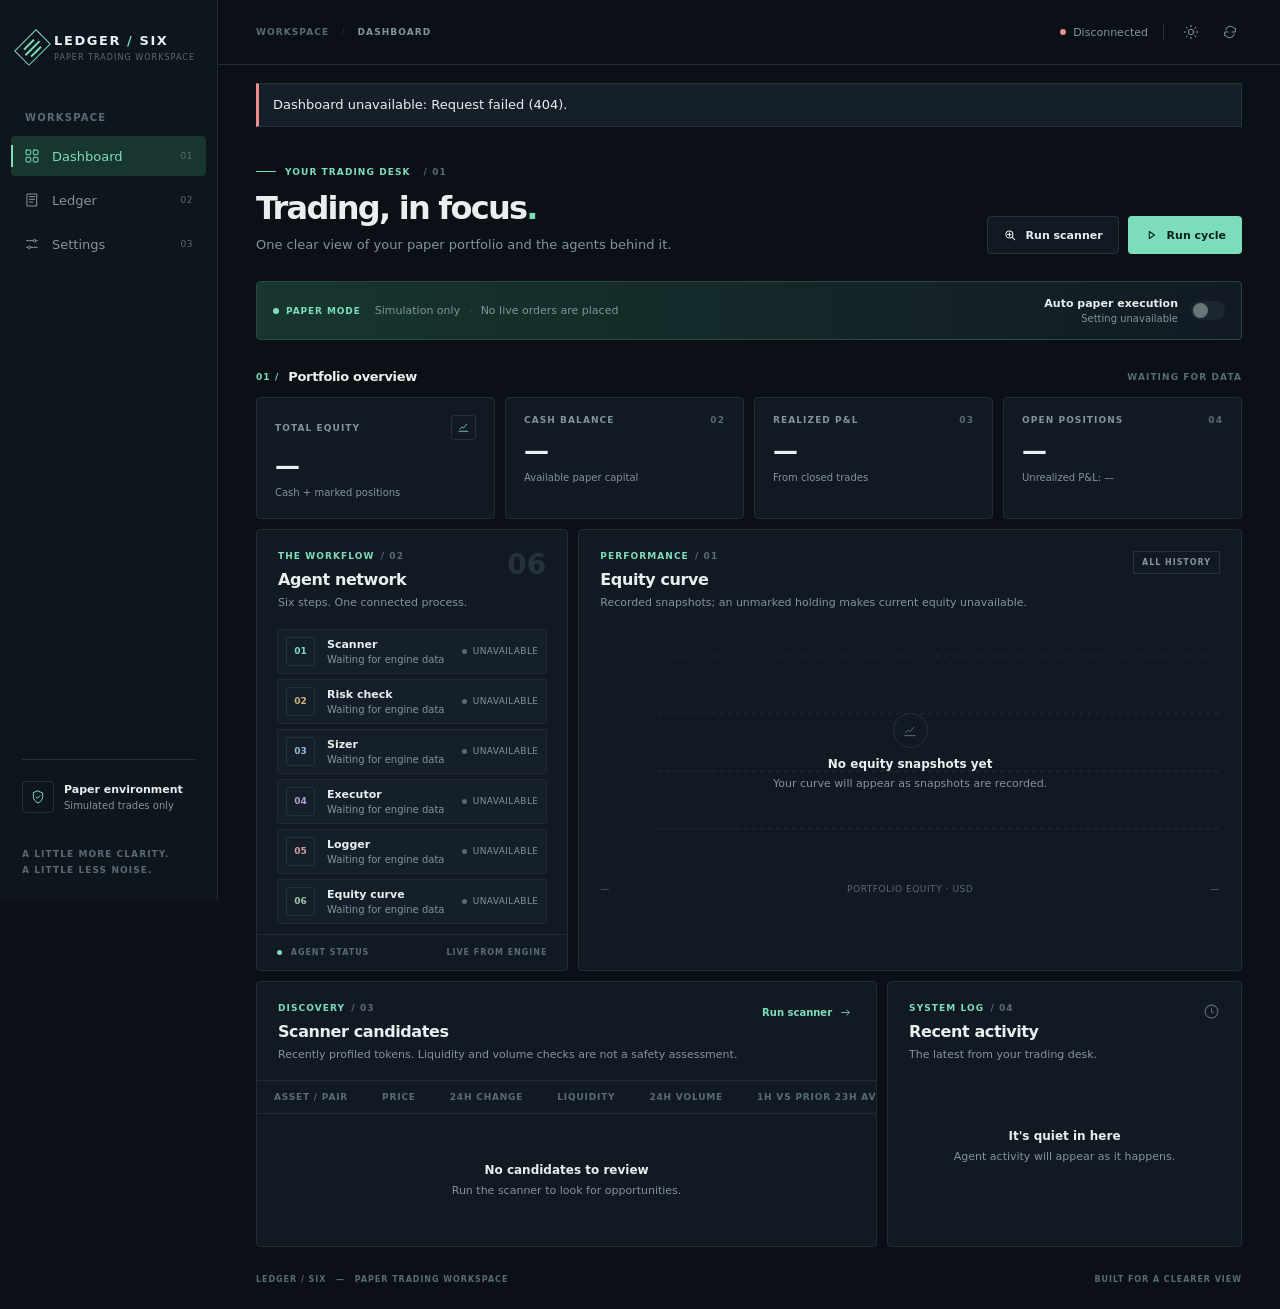
==== static/index.html @ 4bcab0ae "Improve deployment, port selection, logs, and documentation" ====
<!doctype html>
<html lang="en" data-theme="dark">
<head>
  <meta charset="utf-8">
  <meta name="viewport" content="width=device-width, initial-scale=1">
  <meta name="color-scheme" content="dark light">
  <title>Ledger / Six — Paper trading workspace</title>
  <link rel="stylesheet" href="/static/styles.css">
  <script>try{document.documentElement.dataset.theme=localStorage.getItem('ledger-six-theme')==='light'?'light':'dark'}catch(e){}</script>
  <script src="/static/app.js" defer></script>
</head>
<body>
  <svg xmlns="http://www.w3.org/2000/svg" class="svg-sprite" aria-hidden="true">
    <symbol id="i-grid" viewBox="0 0 24 24"><rect x="3" y="3" width="7" height="7" rx="1"/><rect x="14" y="3" width="7" height="7" rx="1"/><rect x="3" y="14" width="7" height="7" rx="1"/><rect x="14" y="14" width="7" height="7" rx="1"/></symbol>
    <symbol id="i-ledger" viewBox="0 0 24 24"><path d="M5 3h14v18H5zM8 7h8M8 11h8M8 15h5"/></symbol>
    <symbol id="i-settings" viewBox="0 0 24 24"><path d="M4 7h10M18 7h2M4 17h2M10 17h10"/><circle cx="16" cy="7" r="2"/><circle cx="8" cy="17" r="2"/></symbol>
    <symbol id="i-scan" viewBox="0 0 24 24"><circle cx="11" cy="11" r="6"/><path d="m16 16 4 4M11 8v6M8 11h6"/></symbol>
    <symbol id="i-play" viewBox="0 0 24 24"><path d="m9 6 9 6-9 6z"/></symbol>
    <symbol id="i-arrow" viewBox="0 0 24 24"><path d="M5 12h14M14 7l5 5-5 5"/></symbol>
    <symbol id="i-refresh" viewBox="0 0 24 24"><path d="M20 7v5h-5M4 17v-5h5M5.7 9A7 7 0 0 1 18 6l2 1M4 17l2 1a7 7 0 0 0 12.3-3"/></symbol>
    <symbol id="i-moon" viewBox="0 0 24 24"><path d="M20 15.5A8.5 8.5 0 0 1 8.5 4 8.5 8.5 0 1 0 20 15.5Z"/></symbol>
    <symbol id="i-sun" viewBox="0 0 24 24"><circle cx="12" cy="12" r="4"/><path d="M12 2v2M12 20v2M2 12h2M20 12h2M4.9 4.9l1.4 1.4m11.4 11.4 1.4 1.4M19.1 4.9l-1.4 1.4M6.3 17.7l-1.4 1.4"/></symbol>
    <symbol id="i-shield" viewBox="0 0 24 24"><path d="m12 3 7 3v5c0 5-3 8-7 10-4-2-7-5-7-10V6zM9 12l2 2 4-4"/></symbol>
    <symbol id="i-chart" viewBox="0 0 24 24"><path d="M4 19h16M5 15l4-4 3 2 6-7"/></symbol>
    <symbol id="i-clock" viewBox="0 0 24 24"><circle cx="12" cy="12" r="9"/><path d="M12 7v5l3 2"/></symbol>
  </svg>
  <div class="app-shell">
    <aside class="sidebar">
      <div class="brand"><div class="brand-mark" aria-hidden="true"><span></span><span></span><span></span></div><div><div class="brand-name">LEDGER <span>/</span> SIX</div><div class="brand-sub">PAPER TRADING WORKSPACE</div></div></div>
      <div class="side-label">WORKSPACE</div>
      <nav class="nav" aria-label="Main navigation">
        <button class="nav-link active" data-page="dashboard" aria-current="page"><svg><use href="#i-grid"/></svg><span>Dashboard</span><span class="nav-index">01</span></button>
        <button class="nav-link" data-page="ledger"><svg><use href="#i-ledger"/></svg><span>Ledger</span><span class="nav-index">02</span></button>
        <button class="nav-link" data-page="settings"><svg><use href="#i-settings"/></svg><span>Settings</span><span class="nav-index">03</span></button>
      </nav>
      <div class="sidebar-bottom"><div class="side-rule"></div><div class="side-mode"><span class="mode-icon"><svg><use href="#i-shield"/></svg></span><div><strong>Paper environment</strong><small>Simulated trades only</small></div></div><div class="side-foot">A LITTLE MORE CLARITY.<br>A LITTLE LESS NOISE.</div></div>
    </aside>
    <div class="main-shell">
      <header class="topbar"><div class="breadcrumb"><span>WORKSPACE</span><span class="slash">/</span><strong id="breadcrumb-page">DASHBOARD</strong></div><div class="top-actions"><span class="connection" id="connection"><span class="connection-dot"></span><span id="connection-text">Connecting</span></span><span class="top-divider"></span><button class="icon-button" id="theme-toggle" type="button" aria-label="Switch to light mode" title="Switch theme"><svg class="moon-icon"><use href="#i-moon"/></svg><svg class="sun-icon"><use href="#i-sun"/></svg></button><button class="icon-button" id="refresh-button" type="button" aria-label="Refresh data" title="Refresh data"><svg><use href="#i-refresh"/></svg></button></div></header>
      <main>
        <div id="notice" class="notice" role="status" aria-live="polite" hidden></div>
        <section class="page" id="page-dashboard" aria-labelledby="dashboard-title">
          <div class="page-heading"><div><div class="eyebrow"><span class="eyebrow-line"></span> YOUR TRADING DESK <span class="eyebrow-number">/ 01</span></div><h1 id="dashboard-title">Trading, in focus<span class="accent-dot">.</span></h1><p>One clear view of your paper portfolio and the agents behind it.</p></div><div class="heading-actions"><button class="button button-secondary" type="button" data-action="scan"><svg><use href="#i-scan"/></svg>Run scanner</button><button class="button button-primary" type="button" data-action="cycle"><svg><use href="#i-play"/></svg>Run cycle</button></div></div>
          <div class="mode-bar"><div class="mode-left"><span class="paper-badge"><span></span>PAPER MODE</span><span class="mode-copy">Simulation only <span>·</span> No live orders are placed</span></div><div class="auto-control"><div><strong>Auto paper execution</strong><small id="auto-description">Loading setting</small></div><button type="button" class="switch" id="auto-toggle" role="switch" aria-checked="false" aria-label="Automatic paper execution" disabled><span></span></button></div></div>
          <div class="section-heading metrics-heading"><div><span class="section-index">01 /</span><h2>Portfolio overview</h2></div><span class="section-meta" id="last-updated">WAITING FOR DATA</span></div>
          <div class="metrics-grid">
            <article class="metric-card"><div class="metric-top"><span>TOTAL EQUITY</span><span class="metric-icon"><svg><use href="#i-chart"/></svg></span></div><div class="metric-value" id="metric-equity">—</div><div class="metric-caption">Cash + marked positions</div></article>
            <article class="metric-card"><div class="metric-top"><span>CASH BALANCE</span><span class="metric-number">02</span></div><div class="metric-value" id="metric-cash">—</div><div class="metric-caption">Available paper capital</div></article>
            <article class="metric-card"><div class="metric-top"><span>REALIZED P&amp;L</span><span class="metric-number">03</span></div><div class="metric-value" id="metric-realized">—</div><div class="metric-caption">From closed trades</div></article>
            <article class="metric-card"><div class="metric-top"><span>OPEN POSITIONS</span><span class="metric-number">04</span></div><div class="metric-value" id="metric-positions">—</div><div class="metric-caption" id="metric-unrealized">Unrealized P&amp;L: —</div></article>
          </div>
          <div class="dashboard-grid">
            <section class="panel chart-panel"><div class="panel-head"><div><div class="kicker">PERFORMANCE <span>/ 01</span></div><h2>Equity curve</h2><p>Recorded snapshots; an unmarked holding makes current equity unavailable.</p></div><span class="subtle-tag">ALL HISTORY</span></div><div class="chart-wrap"><svg id="equity-chart" viewBox="0 0 700 250" preserveAspectRatio="none" role="img" aria-label="Equity curve has no snapshots yet"></svg><div class="chart-empty" id="chart-empty"><span class="empty-icon"><svg><use href="#i-chart"/></svg></span><strong>No equity snapshots yet</strong><span>Your curve will appear as snapshots are recorded.</span></div></div><div class="chart-footer"><span id="chart-start">—</span><span>PORTFOLIO EQUITY · USD</span><span id="chart-end">—</span></div></section>
            <section class="panel agents-panel"><div class="panel-head"><div><div class="kicker">THE WORKFLOW <span>/ 02</span></div><h2>Agent network</h2><p>Six steps. One connected process.</p></div><span class="agent-count">06</span></div><div id="agents-list" class="agents-list"></div><div class="panel-foot"><span><i class="tiny-dot"></i> AGENT STATUS</span><span>LIVE FROM ENGINE</span></div></section>
          </div>
          <div class="bottom-grid">
            <section class="panel candidates-panel"><div class="panel-head"><div><div class="kicker">DISCOVERY <span>/ 03</span></div><h2>Scanner candidates</h2><p>Recently profiled tokens. Liquidity and volume checks are not a safety assessment.</p></div><button class="text-button" type="button" data-action="scan">Run scanner <svg><use href="#i-arrow"/></svg></button></div><div class="table-wrap"><table><thead><tr><th>ASSET / PAIR</th><th>PRICE</th><th>24H CHANGE</th><th>LIQUIDITY</th><th>24H VOLUME</th><th>1H VS PRIOR 23H AVG</th><th>RISK</th></tr></thead><tbody id="candidates-body"></tbody></table></div><div id="candidates-empty" class="empty-state"><strong>No candidates to review</strong><span>Run the scanner to look for opportunities.</span></div></section>
            <section class="panel activity-panel"><div class="panel-head"><div><div class="kicker">SYSTEM LOG <span>/ 04</span></div><h2>Recent activity</h2><p>The latest from your trading desk.</p></div><svg class="heading-icon"><use href="#i-clock"/></svg></div><div id="activity-list" class="activity-list"></div><div id="activity-empty" class="empty-state"><strong>It's quiet in here</strong><span>Agent activity will appear as it happens.</span></div></section>
          </div>
          <div class="page-footer"><span>LEDGER / SIX <span class="footer-divider">—</span> PAPER TRADING WORKSPACE</span><span>BUILT FOR A CLEARER VIEW</span></div>
        </section>
        <section class="page" id="page-ledger" aria-labelledby="ledger-title" hidden>
          <div class="page-heading"><div><div class="eyebrow"><span class="eyebrow-line"></span> PORTFOLIO RECORD <span class="eyebrow-number">/ 02</span></div><h1 id="ledger-title">The ledger<span class="accent-dot">.</span></h1><p>Track positions, record paper trades, and maintain your marks.</p></div><span class="paper-badge heading-badge"><span></span>PAPER MODE</span></div>
          <div class="info-strip"><svg><use href="#i-shield"/></svg><span>Manual buys are unmarked until you enter a mark. Equity is unavailable while any position is unmarked. Marks may be stale and are not guaranteed live quotes.</span></div>
          <div class="ledger-layout"><div class="ledger-main"><section class="panel"><div class="panel-head"><div><div class="kicker">YOUR PORTFOLIO <span>/ 01</span></div><h2>Open holdings</h2><p>Update a mark price to reflect your latest quote.</p></div></div><div class="table-wrap"><table><thead><tr><th>ASSET</th><th>QUANTITY</th><th>ENTRY</th><th>MARK</th><th>UNREALIZED</th><th>UPDATE MARK</th></tr></thead><tbody id="positions-body"></tbody></table></div><div id="positions-empty" class="empty-state"><strong>No open positions</strong><span>Paper positions will appear here when you place a trade.</span></div></section>
          <section class="panel"><div class="panel-head"><div><div class="kicker">TRANSACTION HISTORY <span>/ 02</span></div><h2>Trade ledger</h2><p>A record of your simulated executions.</p></div></div><div class="table-wrap"><table><thead><tr><th>TIME</th><th>ASSET</th><th>SIDE</th><th>QTY</th><th>QUOTE / FILL</th><th>FEE</th><th>REALIZED</th><th>REASON</th></tr></thead><tbody id="trades-body"></tbody></table></div><div id="trades-empty" class="empty-state"><strong>No trades recorded</strong><span>Your paper trade history will be recorded here.</span></div></section></div>
          <section class="panel trade-panel"><div class="panel-head"><div><div class="kicker">MANUAL ORDER <span>/ 03</span></div><h2>Place a paper trade</h2><p>Use your own quote and document the decision.</p></div></div><form id="trade-form" class="form-stack"><label>Symbol<input name="symbol" placeholder="e.g. AAPL" required autocomplete="off"></label><div class="form-row"><label>Asset type<select name="asset_type"><option value="stock">Stock</option><option value="crypto">Crypto</option></select></label><label>Side<select name="side"><option value="BUY">Buy</option><option value="SELL">Sell</option></select></label></div><div class="form-row"><label>Quantity<input name="quantity" type="number" min="0.000000000000000001" step="any" placeholder="0.00" required></label><label>Quote price <span class="label-unit">USD</span><input name="price" type="number" min="0.000000000000000001" step="any" placeholder="0.00" required></label></div><label>Reason<textarea name="reason" rows="3" placeholder="Why are you placing this trade?" required></textarea></label><p class="form-note">The supplied quote is used for a simulated fill; fees and slippage may apply.</p><button class="button button-primary button-full" type="submit">Submit paper trade <svg><use href="#i-arrow"/></svg></button></form></section></div>
          <div class="page-footer"><span>LEDGER / SIX <span class="footer-divider">—</span> PAPER TRADING WORKSPACE</span><span>SIMULATED EXECUTION ONLY</span></div>
        </section>
        <section class="page" id="page-settings" aria-labelledby="settings-title" hidden>
          <div class="page-heading"><div><div class="eyebrow"><span class="eyebrow-line"></span> CONTROL CENTER <span class="eyebrow-number">/ 03</span></div><h1 id="settings-title">Make it yours<span class="accent-dot">.</span></h1><p>Set your guardrails and configure your analysis provider.</p></div></div>
          <div class="settings-layout"><section class="panel settings-panel"><div class="panel-head"><div><div class="kicker">TRADING PARAMETERS <span>/ 01</span></div><h2>Risk &amp; execution</h2><p>Define how your paper trading system operates.</p></div><svg class="heading-icon"><use href="#i-shield"/></svg></div><form id="settings-form" class="settings-form"><div class="form-grid"><label>Starting balance <span class="label-unit">USD</span><input name="starting_balance" type="number" min="0" step="any" required></label><label>Risk per trade <span class="label-unit">%</span><input name="risk_percent" type="number" min="0" step="any" required></label><label>Max position size <span class="label-unit">%</span><input name="max_position_percent" type="number" min="0" step="any" required></label><label>Minimum liquidity <span class="label-unit">USD</span><input name="min_liquidity" type="number" min="0" step="any" required></label><label>Minimum 24h volume <span class="label-unit">USD</span><input name="min_volume" type="number" min="0" step="any" required></label><label>Slippage <span class="label-unit">BPS</span><input name="slippage_bps" type="number" min="0" step="any" required></label><label>Fee <span class="label-unit">BPS</span><input name="fee_bps" type="number" min="0" step="any" required></label><label>Stop loss <span class="label-unit">%</span><input name="stop_loss_percent" type="number" min="0" step="any" required></label><label>Take profit <span class="label-unit">%</span><input name="take_profit_percent" type="number" min="0" step="any" required></label><label>Scan interval <span class="label-unit">SECONDS</span><input name="scan_interval_seconds" type="number" min="10" max="86400" step="1" required></label></div><p class="form-note">No background worker is running; the scan interval is reserved for future use. Stop loss is a sizing assumption and take profit is advisory; neither places an automatic order.</p><label class="checkbox-line"><input name="auto_paper" type="checkbox"><span><strong>Enable automatic paper execution</strong><small>Allow eligible manual cycles to place simulated orders. Switch off to block them.</small></span></label><div class="form-actions"><p>Changes apply to the paper environment.</p><button class="button button-primary" type="submit">Save settings <svg><use href="#i-arrow"/></svg></button></div></form></section>
          <div class="settings-side"><section class="panel provider-panel"><div class="panel-head"><div><div class="kicker">INTELLIGENCE <span>/ 02</span></div><h2>LLM provider</h2><p>Select and configure a provider preset.</p></div></div><div class="provider-content"><label>Provider preset<select id="provider-select"><option value="">No providers available</option></select></label><div class="provider-status" id="provider-status">Provider settings unavailable.</div><form id="provider-form" class="form-stack"><label>Display name<input name="name" required></label><div class="form-row"><label>Kind<input name="kind" required placeholder="Provider kind"></label><label>Model<input name="model" required placeholder="Model ID"></label></div><label>Base URL<input name="base_url" type="url" placeholder="https://…"></label><label>API key<input name="api_key" type="password" autocomplete="new-password" placeholder="Leave blank to keep saved key"><small class="field-help" id="key-status">Saved keys are never displayed.</small></label><label class="check-compact"><input name="clear_key" type="checkbox"> Clear saved API key</label><label class="check-compact"><input name="enabled" type="checkbox"> Provider enabled</label><p class="form-note">Save changes before testing. A test sends a small request and may incur provider charges.</p><div class="provider-actions"><button class="button button-secondary" type="button" id="test-provider">Test connection</button><button class="button button-primary" type="submit">Save provider</button></div><button class="button button-quiet button-full" type="button" id="activate-provider">Set as active provider</button></form></div></section>
          <section class="panel analyst-panel"><div class="panel-head"><div><div class="kicker">ON-DEMAND ANALYSIS <span>/ 03</span></div><h2>Ask the analyst</h2><p>Send context to the selected active provider.</p></div></div><form id="analyst-form" class="form-stack"><label>Context<textarea name="context" rows="4" required placeholder="What would you like the analyst to review?"></textarea></label><button class="button button-secondary button-full" type="submit">Analyze context <svg><use href="#i-arrow"/></svg></button></form><div id="analyst-result" class="analyst-result" hidden aria-live="polite"></div><p class="form-note analyst-note">Analysis is informational, not investment advice.</p></section>
          <section class="panel analyst-panel"><div class="panel-head"><div><div class="kicker">EXTENSIONS <span>/ 04</span></div><h2>Add a provider</h2><p>Create another OpenAI-compatible connection.</p></div></div><form id="add-provider-form" class="form-stack"><label>Provider ID<input name="provider_id" required maxlength="64" pattern="[a-z0-9][a-z0-9._-]*" placeholder="e.g. my-local-model" autocomplete="off"><small class="field-help">Lowercase letters, numbers, hyphens, underscores and dots.</small></label><button class="button button-secondary button-full" type="submit">Add provider</button></form><p class="form-note analyst-note">After adding it, set its URL, model and optional key above.</p></section></div></div>
          <div class="page-footer"><span>LEDGER / SIX <span class="footer-divider">—</span> PAPER TRADING WORKSPACE</span><span>CONFIGURE WITH INTENTION</span></div>
        </section>
      </main>
    </div>
  </div>
</body>
</html>
---- static/styles.css ----
@charset "UTF-8";
:root{font-family:Inter,ui-sans-serif,system-ui,-apple-system,BlinkMacSystemFont,"Segoe UI",sans-serif;color-scheme:dark;--bg:#0b1016;--sidebar:#0e151d;--surface:#111a23;--surface2:#151f29;--hover:#192630;--border:#25323c;--border-soft:#202b35;--text:#e9efee;--muted:#83939b;--subtle:#586b74;--accent:#7cddba;--accent-bg:#17362f;--danger:#e98d8d;--warning:#e4bf7a;--input:#0e171f;--shadow:rgba(0,0,0,.16)}
html[data-theme=light]{color-scheme:light;--bg:#f1f4f2;--sidebar:#e9efeb;--surface:#fff;--surface2:#f8faf8;--hover:#edf4ef;--border:#d5e1da;--border-soft:#e4ece7;--text:#1b3029;--muted:#687f76;--subtle:#91a49a;--accent:#16795b;--accent-bg:#dff2e9;--danger:#b44848;--warning:#9d6d23;--input:#f7faf8;--shadow:rgba(28,54,42,.06)}
*{box-sizing:border-box}html{min-width:320px}body{margin:0;background:var(--bg);color:var(--text);font-size:13px}button,input,select,textarea{font:inherit}button{cursor:pointer}button:disabled{cursor:not-allowed;opacity:.55}button:focus-visible,input:focus-visible,select:focus-visible,textarea:focus-visible,a:focus-visible{outline:2px solid var(--accent);outline-offset:3px}[hidden]{display:none!important}svg{width:18px;height:18px;fill:none;stroke:currentColor;stroke-width:1.5;stroke-linecap:round;stroke-linejoin:round}.svg-sprite{position:absolute;width:0;height:0;overflow:hidden}.app-shell{min-height:100vh;display:flex}.sidebar{width:218px;position:fixed;inset:0 auto 0 0;background:var(--sidebar);border-right:1px solid var(--border-soft);display:flex;flex-direction:column;z-index:2}.brand{display:flex;align-items:center;gap:11px;padding:32px 22px 49px}.brand-mark{width:31px;height:31px;border:1px solid var(--accent);display:flex;align-items:center;justify-content:center;gap:3px;transform:rotate(45deg)}.brand-mark span{display:block;width:2px;height:14px;background:var(--accent)}.brand-mark span:nth-child(2){height:20px}.brand-name{font-weight:800;letter-spacing:.12em;font-size:13px;white-space:nowrap}.brand-name span{color:var(--accent)}.brand-sub{font-size:8px;letter-spacing:.13em;color:var(--subtle);margin-top:5px;white-space:nowrap}.side-label,.kicker,.section-index,.section-meta,.subtle-tag,.metric-top,.panel-foot,.page-footer,.eyebrow,.breadcrumb,.side-foot{font-size:10px;font-weight:700;letter-spacing:.12em}.side-label{color:var(--subtle);padding:0 25px;margin-bottom:13px}.nav{padding:0 11px;display:flex;flex-direction:column;gap:4px}.nav-link{border:0;background:none;color:var(--muted);display:flex;gap:12px;align-items:center;width:100%;padding:12px 13px;text-align:left;border-radius:4px;font-size:13px}.nav-link svg{width:16px;height:16px}.nav-link:hover{background:var(--hover);color:var(--text)}.nav-link.active{color:var(--accent);background:var(--accent-bg)}.nav-link.active::before{content:"";position:absolute;left:11px;width:2px;height:22px;background:var(--accent)}.nav-link span:nth-child(2){flex:1}.nav-index{font-size:9px;color:var(--subtle);letter-spacing:.06em}.sidebar-bottom{margin-top:auto;padding:22px}.side-rule{height:1px;background:var(--border);margin-bottom:21px}.side-mode{display:flex;gap:10px;align-items:center}.mode-icon{display:grid;place-items:center;border:1px solid var(--border);width:32px;height:32px;color:var(--accent);border-radius:4px}.mode-icon svg{width:16px;height:16px}.side-mode strong,.side-mode small{display:block}.side-mode strong{font-size:11px;font-weight:600}.side-mode small{font-size:10px;color:var(--muted);margin-top:4px}.side-foot{line-height:1.7;color:var(--subtle);font-size:9px;margin-top:34px}.main-shell{margin-left:218px;min-width:0;width:calc(100% - 218px)}.topbar{height:65px;border-bottom:1px solid var(--border-soft);display:flex;justify-content:space-between;align-items:center;padding:0 38px}.breadcrumb{color:var(--subtle);font-size:9px}.breadcrumb .slash{margin:0 12px;color:var(--border)}.breadcrumb strong{color:var(--muted);font-weight:700}.top-actions{display:flex;align-items:center;gap:15px}.connection{display:flex;align-items:center;gap:7px;color:var(--muted);font-size:11px}.connection-dot,.tiny-dot,.paper-badge span{width:6px;height:6px;background:var(--subtle);border-radius:50%;display:inline-block}.connection.connected .connection-dot{background:var(--accent);box-shadow:0 0 9px var(--accent)}.connection.disconnected .connection-dot{background:var(--danger)}.top-divider{height:18px;width:1px;background:var(--border)}.icon-button{padding:4px;border:0;background:transparent;color:var(--muted);display:grid;place-items:center}.icon-button:hover{color:var(--accent)}.icon-button svg{width:16px;height:16px}html[data-theme=dark] .moon-icon,html[data-theme=light] .sun-icon{display:none}main{max-width:1600px;margin:0 auto;padding:0 38px}.page{padding-top:40px}.page-heading{display:flex;align-items:flex-end;justify-content:space-between;gap:20px;margin-bottom:27px}.eyebrow{color:var(--accent);font-size:9px;display:flex;align-items:center;gap:9px;margin-bottom:13px}.eyebrow-line{width:20px;height:1px;background:var(--accent)}.eyebrow-number{color:var(--subtle);margin-left:4px}h1,h2,p{margin:0}h1{font-size:32px;line-height:1.13;letter-spacing:-.055em;font-weight:650}h2{font-size:16px;letter-spacing:-.025em;font-weight:650}.accent-dot{color:var(--accent)}.page-heading p,.panel-head p{color:var(--muted);line-height:1.5}.page-heading p{margin-top:9px;font-size:13px}.heading-actions{display:flex;gap:9px}.button{display:inline-flex;justify-content:center;align-items:center;gap:9px;min-height:38px;padding:0 15px;border-radius:4px;border:1px solid transparent;font-size:11px;font-weight:700;white-space:nowrap;transition:background .15s,border-color .15s,color .15s}.button svg{width:14px;height:14px;stroke-width:1.8}.button-primary{background:var(--accent);color:#0c211a}.button-primary:hover{filter:brightness(1.08)}html[data-theme=light] .button-primary{color:#fff}.button-secondary{background:var(--surface);border-color:var(--border);color:var(--text)}.button-secondary:hover,.button-quiet:hover{background:var(--hover);border-color:var(--accent)}.button-quiet{background:transparent;color:var(--muted);border-color:var(--border)}.button-full{width:100%}.mode-bar{display:flex;align-items:center;justify-content:space-between;gap:20px;min-height:59px;padding:10px 16px;border:1px solid #29483e;border-radius:4px;background:linear-gradient(90deg,var(--accent-bg),var(--surface))}.mode-left{display:flex;align-items:center;gap:14px}.paper-badge{display:inline-flex;align-items:center;gap:7px;color:var(--accent);font-size:9px;font-weight:800;letter-spacing:.1em;white-space:nowrap}.paper-badge span,.tiny-dot{background:var(--accent)}.mode-copy{font-size:11px;color:var(--muted)}.mode-copy span{padding:0 5px;color:var(--subtle)}.auto-control{display:flex;align-items:center;gap:13px}.auto-control strong,.auto-control small{display:block;text-align:right}.auto-control strong{font-size:11px}.auto-control small{color:var(--muted);font-size:10px;margin-top:3px}.switch{height:19px;width:34px;background:var(--border);border:0;border-radius:20px;padding:2px;transition:background .2s;flex:none}.switch span{display:block;background:#b3c1bb;width:15px;height:15px;border-radius:50%;transition:transform .2s}.switch[aria-checked=true]{background:var(--accent)}.switch[aria-checked=true] span{transform:translateX(15px);background:#10261e}.section-heading{display:flex;justify-content:space-between;align-items:center}.metrics-heading{margin:29px 0 13px}.section-heading>div{display:flex;align-items:center;gap:9px}.section-index{color:var(--accent);font-size:9px}.section-heading h2{font-size:13px}.section-meta{font-size:9px;color:var(--subtle)}.metrics-grid{display:grid;grid-template-columns:repeat(4,minmax(0,1fr));gap:10px}.metric-card{background:var(--surface);border:1px solid var(--border-soft);border-radius:4px;padding:17px 18px 16px;min-height:122px}.metric-top{display:flex;justify-content:space-between;align-items:center;color:var(--muted);font-size:9px}.metric-icon{width:25px;height:25px;display:grid;place-items:center;color:var(--accent);border:1px solid var(--border);border-radius:3px}.metric-icon svg{width:13px;height:13px}.metric-number{color:var(--subtle);font-size:9px}.metric-value{font-size:25px;letter-spacing:-.045em;font-weight:600;margin-top:13px;line-height:1.05;font-variant-numeric:tabular-nums}.metric-caption{font-size:10px;color:var(--muted);margin-top:8px}.positive{color:var(--accent)!important}.negative{color:var(--danger)!important}.dashboard-grid,.bottom-grid{display:grid;grid-template-columns:minmax(0,1.75fr) minmax(300px,1fr);gap:10px;margin-top:10px}.panel{background:var(--surface);border:1px solid var(--border-soft);border-radius:4px;min-width:0}.panel-head{display:flex;align-items:flex-start;justify-content:space-between;gap:15px;padding:21px 21px 17px}.kicker{font-size:9px;color:var(--accent);margin-bottom:9px}.kicker span{color:var(--subtle);margin-left:2px}.panel-head p{font-size:11px;margin-top:6px}.subtle-tag{border:1px solid var(--border);padding:6px 8px;color:var(--muted);font-size:8px;white-space:nowrap}.chart-wrap{height:240px;position:relative;margin:3px 21px 0}.chart-wrap svg{width:100%;height:100%;overflow:visible}.chart-wrap .gridline{stroke:var(--border);stroke-width:1;stroke-dasharray:3 6}.chart-wrap .chart-line{fill:none;stroke:var(--accent);stroke-width:2.4;vector-effect:non-scaling-stroke}.chart-wrap .chart-point{fill:var(--accent);stroke:var(--surface);stroke-width:2;vector-effect:non-scaling-stroke}.chart-wrap .axis-label{fill:var(--subtle);stroke:none;font:10px ui-sans-serif,system-ui,sans-serif}.chart-empty{position:absolute;inset:0;display:flex;flex-direction:column;align-items:center;justify-content:center;color:var(--muted);font-size:11px;gap:6px;text-align:center}.chart-empty strong,.empty-state strong{font-size:12px;color:var(--text);font-weight:600}.empty-icon{display:grid;place-items:center;width:35px;height:35px;border:1px solid var(--border);border-radius:50%;color:var(--subtle);margin-bottom:3px}.empty-icon svg{width:16px;height:16px}.chart-footer{padding:12px 21px 18px;display:flex;justify-content:space-between;color:var(--subtle);font-size:9px;letter-spacing:.06em}.agents-panel{display:flex;flex-direction:column}.agent-count{font-size:28px;line-height:1;color:var(--border);font-weight:650}.agents-list{padding:0 20px;flex:1}.agent-row{display:grid;grid-template-columns:31px minmax(0,1fr) auto;align-items:center;gap:10px;padding:8px 0;border-top:1px solid var(--border-soft)}.agent-icon{height:29px;width:29px;border:1px solid var(--border);border-radius:3px;display:grid;place-items:center;color:var(--accent);font-size:9px;font-weight:700}.agent-name{font-size:11px;font-weight:650}.agent-detail{color:var(--muted);font-size:10px;margin-top:3px;white-space:nowrap;overflow:hidden;text-overflow:ellipsis}.agent-status{color:var(--muted);font-size:9px;text-transform:uppercase;letter-spacing:.04em;display:flex;align-items:center;gap:6px}.agent-status:before{content:"";width:5px;height:5px;background:var(--subtle);border-radius:50%}.agent-status.ok:before{background:var(--accent)}.agent-status.warn:before{background:var(--warning)}.agent-status.bad:before{background:var(--danger)}.panel-foot{border-top:1px solid var(--border-soft);display:flex;justify-content:space-between;color:var(--subtle);font-size:8px;padding:13px 20px}.panel-foot .tiny-dot{margin-right:5px;width:5px;height:5px}.bottom-grid{margin-top:10px}.text-button{background:none;border:0;color:var(--accent);font-size:10px;font-weight:650;white-space:nowrap;display:flex;align-items:center;gap:7px;padding:3px}.text-button svg{width:13px;height:13px}.table-wrap{overflow:auto}table{border-collapse:collapse;width:100%;text-align:left;white-space:nowrap;font-variant-numeric:tabular-nums}th{font-size:9px;letter-spacing:.09em;color:var(--subtle);font-weight:700;padding:11px 17px;border-top:1px solid var(--border-soft);border-bottom:1px solid var(--border-soft)}td{font-size:11px;color:var(--muted);padding:12px 17px;border-bottom:1px solid var(--border-soft)}tbody tr:last-child td{border-bottom:0}td strong{color:var(--text);font-weight:650}td small{display:block;color:var(--subtle);font-size:9px;margin-top:4px;max-width:200px;overflow:hidden;text-overflow:ellipsis}td a{color:var(--text);text-decoration:none}td a:hover{color:var(--accent);text-decoration:underline}.risk-pill{display:inline-block;border:1px solid var(--border);border-radius:2px;padding:4px 6px;color:var(--muted);font-size:9px}.empty-state{min-height:132px;display:flex;flex-direction:column;align-items:center;justify-content:center;gap:7px;color:var(--muted);font-size:11px;text-align:center;padding:18px}.activity-list{padding:0 20px}.activity-item{display:grid;grid-template-columns:8px 1fr auto;gap:10px;border-top:1px solid var(--border-soft);padding:12px 0}.activity-dot{width:6px;height:6px;border-radius:50%;background:var(--accent);margin-top:4px}.activity-dot.error{background:var(--danger)}.activity-dot.warning{background:var(--warning)}.activity-message{font-size:11px;line-height:1.45;color:var(--text);overflow-wrap:anywhere}.activity-message small{display:block;margin-top:3px;color:var(--muted);font-size:10px}.activity-time{font-size:9px;color:var(--subtle);white-space:nowrap}.heading-icon{color:var(--subtle);width:17px;height:17px}.page-footer{display:flex;justify-content:space-between;gap:20px;padding:28px 0 25px;color:var(--subtle);font-size:8px}.footer-divider{margin:0 6px}.notice{margin-top:18px;padding:11px 14px;background:var(--surface2);border:1px solid var(--border);border-left:3px solid var(--accent);color:var(--text);line-height:1.5;overflow-wrap:anywhere}.notice.error{border-left-color:var(--danger)}.info-strip{display:flex;align-items:center;gap:10px;background:var(--accent-bg);border:1px solid var(--border);color:var(--muted);padding:13px 15px;margin-bottom:12px;font-size:11px;line-height:1.5}.info-strip svg{color:var(--accent);flex:none;width:16px;height:16px}.ledger-layout{display:grid;grid-template-columns:minmax(0,1.7fr) minmax(300px,.7fr);gap:12px;align-items:start}.ledger-main,.settings-side{display:grid;gap:12px}.form-stack,.settings-form{padding:0 21px 21px;display:grid;gap:14px}label{display:block;color:var(--muted);font-size:10px;font-weight:650;letter-spacing:.02em}input,select,textarea{display:block;width:100%;margin-top:7px;background:var(--input);color:var(--text);border:1px solid var(--border);border-radius:3px;padding:10px 11px;font-size:12px;min-height:38px}textarea{resize:vertical;line-height:1.5}input::placeholder,textarea::placeholder{color:var(--subtle)}select{appearance:auto}.form-row,.form-grid{display:grid;grid-template-columns:repeat(2,minmax(0,1fr));gap:13px}.label-unit{color:var(--subtle);font-size:9px;float:right}.form-note,.field-help{font-size:10px;color:var(--muted);line-height:1.5}.field-help{display:block;margin-top:6px}.settings-layout{display:grid;grid-template-columns:minmax(0,1fr) minmax(320px,.8fr);gap:12px;align-items:start}.settings-form{gap:22px}.form-grid{gap:17px 13px}.checkbox-line,.check-compact{display:flex;align-items:flex-start;gap:9px;line-height:1.5}.checkbox-line{border-top:1px solid var(--border-soft);border-bottom:1px solid var(--border-soft);padding:18px 0}.checkbox-line input,.check-compact input{width:14px;height:14px;min-height:0;margin:0;accent-color:var(--accent);flex:none}.checkbox-line strong,.checkbox-line small{display:block}.checkbox-line strong{color:var(--text);font-size:11px}.checkbox-line small{margin-top:3px;color:var(--muted);font-size:10px;font-weight:400}.form-actions{display:flex;align-items:center;justify-content:space-between;gap:12px}.form-actions p{font-size:10px;color:var(--muted)}.provider-content{padding:0 21px 21px}.provider-content .form-stack{padding:0}.provider-status{font-size:10px;color:var(--muted);padding:10px 0 14px}.provider-actions{display:flex;gap:8px}.provider-actions button{flex:1}.analyst-result{margin:0 21px 15px;padding:13px;background:var(--input);border:1px solid var(--border);white-space:pre-wrap;overflow-wrap:anywhere;color:var(--text);font-size:11px;line-height:1.6}.analyst-note{padding:0 21px 20px}.mark-form{display:flex;gap:5px}.mark-form input{width:92px;min-height:30px;padding:5px 7px;margin:0;font-size:10px}.mark-form button{min-height:30px;padding:0 9px}.heading-badge{padding-bottom:6px}
@media(max-width:1200px){.dashboard-grid,.bottom-grid{grid-template-columns:minmax(0,1.4fr) minmax(280px,1fr)}.ledger-layout{grid-template-columns:1fr}.trade-panel{max-width:none}.trade-panel .form-stack{grid-template-columns:1fr 1fr}.trade-panel .form-stack>label:first-child,.trade-panel .form-stack>.form-row,.trade-panel .form-stack>label:has(textarea),.trade-panel .form-note,.trade-panel .button{grid-column:span 1}}
@media(max-width:950px){.sidebar{width:68px}.brand{padding:26px 18px 40px}.brand-mark{width:28px;height:28px}.brand>div:last-child,.side-label,.nav-link span,.sidebar-bottom{display:none}.nav{padding:0 10px}.nav-link{justify-content:center;padding:13px}.nav-link.active::before{left:10px}.main-shell{margin-left:68px;width:calc(100% - 68px)}main{padding:0 24px}.topbar{padding:0 24px}.dashboard-grid,.bottom-grid{grid-template-columns:1fr}.settings-layout{grid-template-columns:1fr}.metrics-grid{grid-template-columns:repeat(2,minmax(0,1fr))}.agents-list{display:grid;grid-template-columns:1fr 1fr;column-gap:20px}}
@media(max-width:600px){.sidebar{position:sticky;top:0;width:100%;height:57px;flex-direction:row;align-items:center;border-right:0;border-bottom:1px solid var(--border);padding:0 12px}.app-shell{display:block}.brand{padding:0 14px 0 3px}.brand-mark{height:24px;width:24px}.brand-mark span{height:11px}.brand-mark span:nth-child(2){height:16px}.nav{flex-direction:row;flex:1;justify-content:flex-end;padding:0;gap:2px}.nav-link{width:auto;padding:9px}.nav-link span:nth-child(2){display:block;font-size:10px}.nav-link svg{width:14px;height:14px}.nav-link{gap:5px}.nav-link.active::before{display:none}.main-shell{width:100%;margin:0}.topbar{height:50px;padding:0 16px}.top-actions{gap:10px}main{padding:0 16px}.page{padding-top:28px}.page-heading{align-items:flex-start;flex-direction:column}.page-heading h1{font-size:29px}.heading-actions{width:100%}.heading-actions .button{flex:1}.mode-bar{align-items:flex-start;flex-direction:column;gap:12px}.mode-left{align-items:flex-start;flex-direction:column;gap:7px}.auto-control{width:100%;justify-content:space-between;border-top:1px solid var(--border);padding-top:10px}.auto-control strong,.auto-control small{text-align:left}.metrics-grid{gap:8px}.metric-card{min-height:112px;padding:14px}.metric-value{font-size:22px}.dashboard-grid,.bottom-grid{gap:8px;margin-top:8px}.panel-head{padding:18px 16px 15px}.chart-wrap{margin:0 16px;height:200px}.chart-footer{padding-left:16px;padding-right:16px}.agents-list{grid-template-columns:1fr;padding:0 16px}.activity-list{padding:0 16px}.form-stack,.settings-form{padding:0 16px 18px}.provider-content{padding:0 16px 18px}.provider-content .form-stack{padding:0}.form-grid{gap:13px 9px}.trade-panel .form-stack{grid-template-columns:1fr}.trade-panel .form-stack>*{grid-column:auto!important}.page-footer{font-size:7px}.page-footer span:last-child{display:none}.section-meta{font-size:8px}.connection{font-size:10px}.form-actions{align-items:flex-start;flex-direction:column}.form-actions .button{width:100%}}

/* A compact workflow rail beside the performance canvas. */
@media(min-width:951px){.dashboard-grid{grid-template-columns:minmax(280px,.8fr) minmax(0,1.7fr)}.dashboard-grid .agents-panel{order:-1}}
.agents-list{display:grid;gap:5px;padding-bottom:10px}.agent-row{border:1px solid var(--border-soft);background:var(--surface2);border-radius:3px;padding:7px 8px}.agent-row:nth-child(2) .agent-icon{color:#d3b481}.agent-row:nth-child(3) .agent-icon{color:#91b9d8}.agent-row:nth-child(4) .agent-icon{color:#b1a1d5}.agent-row:nth-child(5) .agent-icon{color:#d29e9d}.agent-row:nth-child(6) .agent-icon{color:#9bc9a8}
html[data-theme=light] .agent-row:nth-child(2) .agent-icon{color:#966c27}html[data-theme=light] .agent-row:nth-child(3) .agent-icon{color:#376e9a}html[data-theme=light] .agent-row:nth-child(4) .agent-icon{color:#765ba2}html[data-theme=light] .agent-row:nth-child(5) .agent-icon{color:#a45552}html[data-theme=light] .agent-row:nth-child(6) .agent-icon{color:#3d8452}
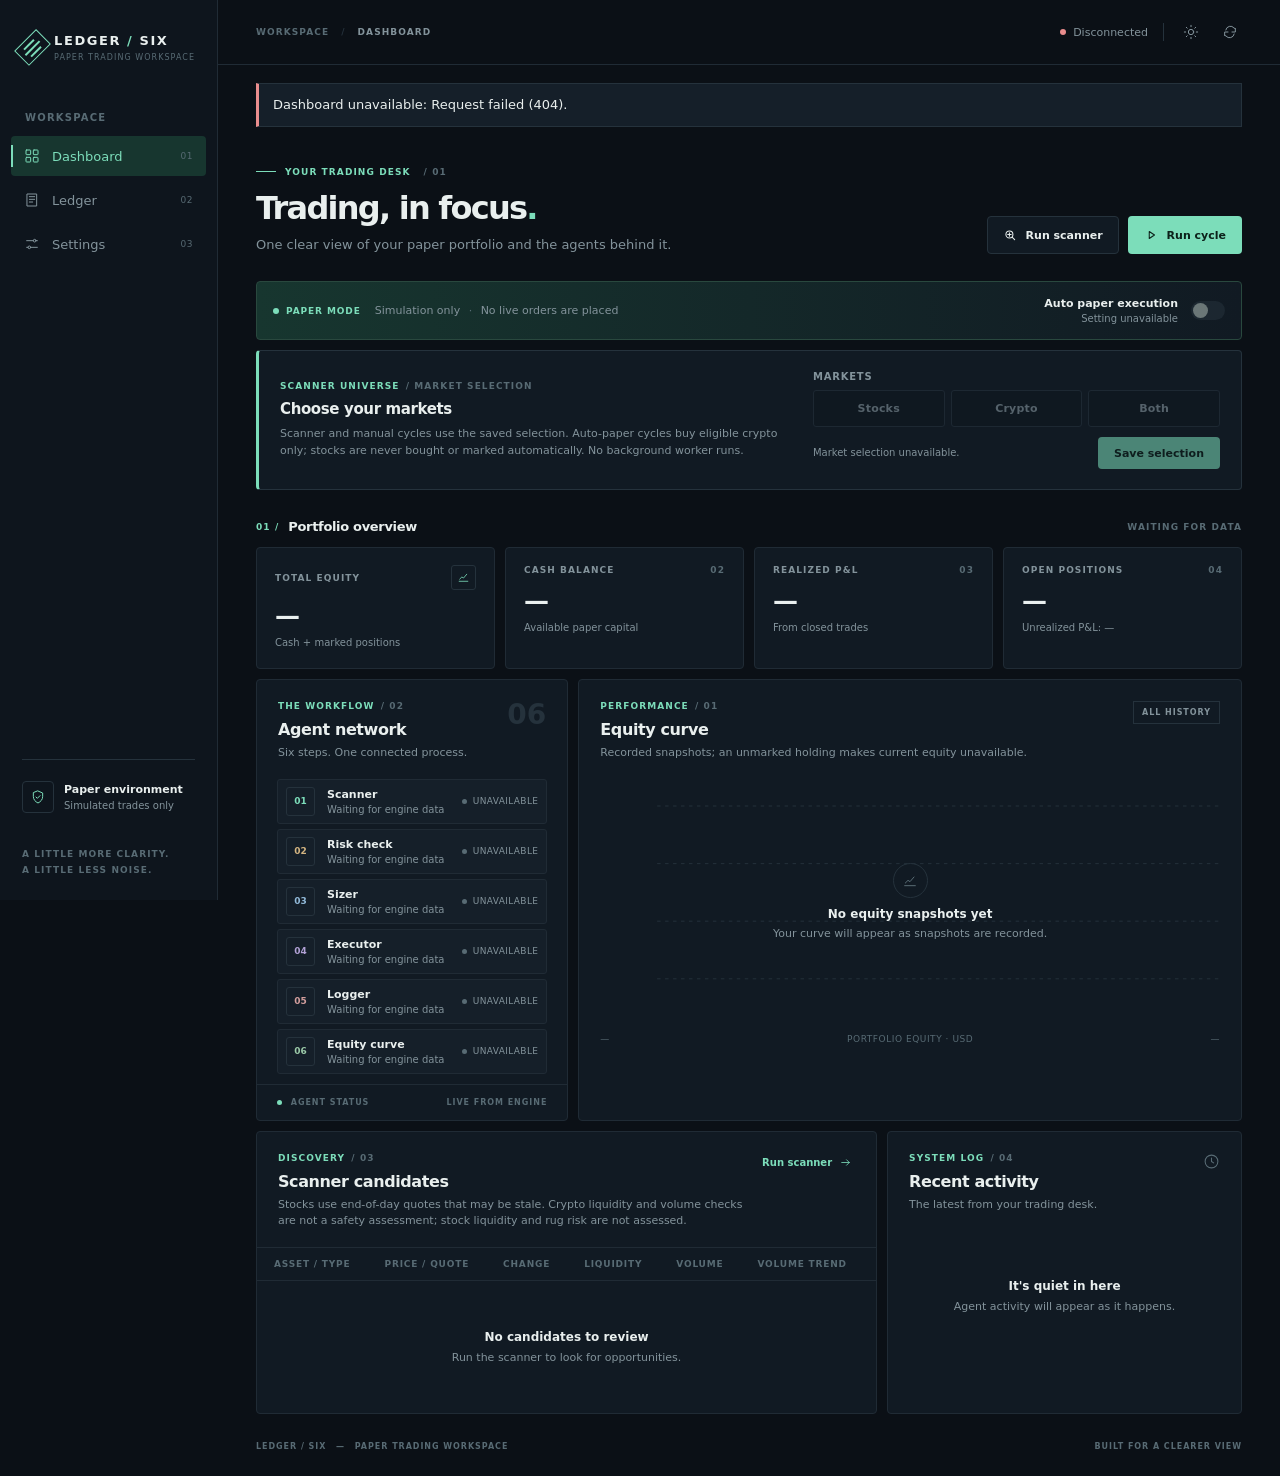
==== commit 1e8216af: "Add stock and crypto market scanning modes" ====
--- a/static/index.html
+++ b/static/index.html
@@ -42,6 +42,10 @@
         <section class="page" id="page-dashboard" aria-labelledby="dashboard-title">
           <div class="page-heading"><div><div class="eyebrow"><span class="eyebrow-line"></span> YOUR TRADING DESK <span class="eyebrow-number">/ 01</span></div><h1 id="dashboard-title">Trading, in focus<span class="accent-dot">.</span></h1><p>One clear view of your paper portfolio and the agents behind it.</p></div><div class="heading-actions"><button class="button button-secondary" type="button" data-action="scan"><svg><use href="#i-scan"/></svg>Run scanner</button><button class="button button-primary" type="button" data-action="cycle"><svg><use href="#i-play"/></svg>Run cycle</button></div></div>
           <div class="mode-bar"><div class="mode-left"><span class="paper-badge"><span></span>PAPER MODE</span><span class="mode-copy">Simulation only <span>·</span> No live orders are placed</span></div><div class="auto-control"><div><strong>Auto paper execution</strong><small id="auto-description">Loading setting</small></div><button type="button" class="switch" id="auto-toggle" role="switch" aria-checked="false" aria-label="Automatic paper execution" disabled><span></span></button></div></div>
+          <section class="market-bar" aria-labelledby="market-selector-title">
+            <div class="market-copy"><div class="kicker">SCANNER UNIVERSE <span>/ MARKET SELECTION</span></div><h2 id="market-selector-title">Choose your markets</h2><p>Scanner and manual cycles use the saved selection. Auto-paper cycles buy eligible crypto only; stocks are never bought or marked automatically. No background worker runs.</p></div>
+            <form id="market-form" class="market-form"><fieldset id="market-options" disabled><legend>Markets</legend><div class="market-options"><label><input type="radio" name="market_mode" value="stocks"><span>Stocks</span></label><label><input type="radio" name="market_mode" value="crypto"><span>Crypto</span></label><label><input type="radio" name="market_mode" value="both"><span>Both</span></label></div></fieldset><div class="market-save"><span id="market-current" aria-live="polite">Loading current selection…</span><button class="button button-primary" type="submit" disabled>Save selection</button></div></form>
+          </section>
           <div class="section-heading metrics-heading"><div><span class="section-index">01 /</span><h2>Portfolio overview</h2></div><span class="section-meta" id="last-updated">WAITING FOR DATA</span></div>
           <div class="metrics-grid">
             <article class="metric-card"><div class="metric-top"><span>TOTAL EQUITY</span><span class="metric-icon"><svg><use href="#i-chart"/></svg></span></div><div class="metric-value" id="metric-equity">—</div><div class="metric-caption">Cash + marked positions</div></article>
@@ -54,7 +58,7 @@
             <section class="panel agents-panel"><div class="panel-head"><div><div class="kicker">THE WORKFLOW <span>/ 02</span></div><h2>Agent network</h2><p>Six steps. One connected process.</p></div><span class="agent-count">06</span></div><div id="agents-list" class="agents-list"></div><div class="panel-foot"><span><i class="tiny-dot"></i> AGENT STATUS</span><span>LIVE FROM ENGINE</span></div></section>
           </div>
           <div class="bottom-grid">
-            <section class="panel candidates-panel"><div class="panel-head"><div><div class="kicker">DISCOVERY <span>/ 03</span></div><h2>Scanner candidates</h2><p>Recently profiled tokens. Liquidity and volume checks are not a safety assessment.</p></div><button class="text-button" type="button" data-action="scan">Run scanner <svg><use href="#i-arrow"/></svg></button></div><div class="table-wrap"><table><thead><tr><th>ASSET / PAIR</th><th>PRICE</th><th>24H CHANGE</th><th>LIQUIDITY</th><th>24H VOLUME</th><th>1H VS PRIOR 23H AVG</th><th>RISK</th></tr></thead><tbody id="candidates-body"></tbody></table></div><div id="candidates-empty" class="empty-state"><strong>No candidates to review</strong><span>Run the scanner to look for opportunities.</span></div></section>
+            <section class="panel candidates-panel"><div class="panel-head"><div><div class="kicker">DISCOVERY <span>/ 03</span></div><h2>Scanner candidates</h2><p>Stocks use end-of-day quotes that may be stale. Crypto liquidity and volume checks are not a safety assessment; stock liquidity and rug risk are not assessed.</p></div><button class="text-button" type="button" data-action="scan">Run scanner <svg><use href="#i-arrow"/></svg></button></div><div id="scan-warnings" class="scan-warnings" role="status" aria-live="polite" hidden></div><div class="table-wrap"><table><thead><tr><th>ASSET / TYPE</th><th>PRICE / QUOTE</th><th>CHANGE</th><th>LIQUIDITY</th><th>VOLUME</th><th>VOLUME TREND</th><th>REVIEW</th></tr></thead><tbody id="candidates-body"></tbody></table></div><div id="candidates-empty" class="empty-state"><strong>No candidates to review</strong><span>Run the scanner to look for opportunities.</span></div></section>
             <section class="panel activity-panel"><div class="panel-head"><div><div class="kicker">SYSTEM LOG <span>/ 04</span></div><h2>Recent activity</h2><p>The latest from your trading desk.</p></div><svg class="heading-icon"><use href="#i-clock"/></svg></div><div id="activity-list" class="activity-list"></div><div id="activity-empty" class="empty-state"><strong>It's quiet in here</strong><span>Agent activity will appear as it happens.</span></div></section>
           </div>
           <div class="page-footer"><span>LEDGER / SIX <span class="footer-divider">—</span> PAPER TRADING WORKSPACE</span><span>BUILT FOR A CLEARER VIEW</span></div>
@@ -64,13 +68,13 @@
           <div class="info-strip"><svg><use href="#i-shield"/></svg><span>Manual buys are unmarked until you enter a mark. Equity is unavailable while any position is unmarked. Marks may be stale and are not guaranteed live quotes.</span></div>
           <div class="ledger-layout"><div class="ledger-main"><section class="panel"><div class="panel-head"><div><div class="kicker">YOUR PORTFOLIO <span>/ 01</span></div><h2>Open holdings</h2><p>Update a mark price to reflect your latest quote.</p></div></div><div class="table-wrap"><table><thead><tr><th>ASSET</th><th>QUANTITY</th><th>ENTRY</th><th>MARK</th><th>UNREALIZED</th><th>UPDATE MARK</th></tr></thead><tbody id="positions-body"></tbody></table></div><div id="positions-empty" class="empty-state"><strong>No open positions</strong><span>Paper positions will appear here when you place a trade.</span></div></section>
           <section class="panel"><div class="panel-head"><div><div class="kicker">TRANSACTION HISTORY <span>/ 02</span></div><h2>Trade ledger</h2><p>A record of your simulated executions.</p></div></div><div class="table-wrap"><table><thead><tr><th>TIME</th><th>ASSET</th><th>SIDE</th><th>QTY</th><th>QUOTE / FILL</th><th>FEE</th><th>REALIZED</th><th>REASON</th></tr></thead><tbody id="trades-body"></tbody></table></div><div id="trades-empty" class="empty-state"><strong>No trades recorded</strong><span>Your paper trade history will be recorded here.</span></div></section></div>
-          <section class="panel trade-panel"><div class="panel-head"><div><div class="kicker">MANUAL ORDER <span>/ 03</span></div><h2>Place a paper trade</h2><p>Use your own quote and document the decision.</p></div></div><form id="trade-form" class="form-stack"><label>Symbol<input name="symbol" placeholder="e.g. AAPL" required autocomplete="off"></label><div class="form-row"><label>Asset type<select name="asset_type"><option value="stock">Stock</option><option value="crypto">Crypto</option></select></label><label>Side<select name="side"><option value="BUY">Buy</option><option value="SELL">Sell</option></select></label></div><div class="form-row"><label>Quantity<input name="quantity" type="number" min="0.000000000000000001" step="any" placeholder="0.00" required></label><label>Quote price <span class="label-unit">USD</span><input name="price" type="number" min="0.000000000000000001" step="any" placeholder="0.00" required></label></div><label>Reason<textarea name="reason" rows="3" placeholder="Why are you placing this trade?" required></textarea></label><p class="form-note">The supplied quote is used for a simulated fill; fees and slippage may apply.</p><button class="button button-primary button-full" type="submit">Submit paper trade <svg><use href="#i-arrow"/></svg></button></form></section></div>
+          <section class="panel trade-panel"><div class="panel-head"><div><div class="kicker">MANUAL ORDER <span>/ 03</span></div><h2>Place a paper trade</h2><p>Use your own quote and document the decision.</p></div></div><div id="quote-prefill" class="quote-prefill" role="status" aria-live="polite" hidden></div><form id="trade-form" class="form-stack"><label>Symbol<input name="symbol" placeholder="e.g. AAPL" required autocomplete="off"></label><div class="form-row"><label>Asset type<select name="asset_type"><option value="stock">Stock</option><option value="crypto">Crypto</option></select></label><label>Side<select name="side"><option value="BUY">Buy</option><option value="SELL">Sell</option></select></label></div><div class="form-row"><label>Quantity<input name="quantity" type="number" min="0.000000000000000001" step="any" placeholder="0.00" required></label><label>Quote price <span class="label-unit">USD</span><input name="price" type="number" min="0.000000000000000001" step="any" placeholder="0.00" required></label></div><label>Reason<textarea name="reason" rows="3" placeholder="Why are you placing this trade?" required></textarea></label><p class="form-note">The supplied quote is used for a simulated fill; fees and slippage may apply.</p><button class="button button-primary button-full" type="submit">Submit paper trade <svg><use href="#i-arrow"/></svg></button></form></section></div>
           <div class="page-footer"><span>LEDGER / SIX <span class="footer-divider">—</span> PAPER TRADING WORKSPACE</span><span>SIMULATED EXECUTION ONLY</span></div>
         </section>
         <section class="page" id="page-settings" aria-labelledby="settings-title" hidden>
           <div class="page-heading"><div><div class="eyebrow"><span class="eyebrow-line"></span> CONTROL CENTER <span class="eyebrow-number">/ 03</span></div><h1 id="settings-title">Make it yours<span class="accent-dot">.</span></h1><p>Set your guardrails and configure your analysis provider.</p></div></div>
-          <div class="settings-layout"><section class="panel settings-panel"><div class="panel-head"><div><div class="kicker">TRADING PARAMETERS <span>/ 01</span></div><h2>Risk &amp; execution</h2><p>Define how your paper trading system operates.</p></div><svg class="heading-icon"><use href="#i-shield"/></svg></div><form id="settings-form" class="settings-form"><div class="form-grid"><label>Starting balance <span class="label-unit">USD</span><input name="starting_balance" type="number" min="0" step="any" required></label><label>Risk per trade <span class="label-unit">%</span><input name="risk_percent" type="number" min="0" step="any" required></label><label>Max position size <span class="label-unit">%</span><input name="max_position_percent" type="number" min="0" step="any" required></label><label>Minimum liquidity <span class="label-unit">USD</span><input name="min_liquidity" type="number" min="0" step="any" required></label><label>Minimum 24h volume <span class="label-unit">USD</span><input name="min_volume" type="number" min="0" step="any" required></label><label>Slippage <span class="label-unit">BPS</span><input name="slippage_bps" type="number" min="0" step="any" required></label><label>Fee <span class="label-unit">BPS</span><input name="fee_bps" type="number" min="0" step="any" required></label><label>Stop loss <span class="label-unit">%</span><input name="stop_loss_percent" type="number" min="0" step="any" required></label><label>Take profit <span class="label-unit">%</span><input name="take_profit_percent" type="number" min="0" step="any" required></label><label>Scan interval <span class="label-unit">SECONDS</span><input name="scan_interval_seconds" type="number" min="10" max="86400" step="1" required></label></div><p class="form-note">No background worker is running; the scan interval is reserved for future use. Stop loss is a sizing assumption and take profit is advisory; neither places an automatic order.</p><label class="checkbox-line"><input name="auto_paper" type="checkbox"><span><strong>Enable automatic paper execution</strong><small>Allow eligible manual cycles to place simulated orders. Switch off to block them.</small></span></label><div class="form-actions"><p>Changes apply to the paper environment.</p><button class="button button-primary" type="submit">Save settings <svg><use href="#i-arrow"/></svg></button></div></form></section>
-          <div class="settings-side"><section class="panel provider-panel"><div class="panel-head"><div><div class="kicker">INTELLIGENCE <span>/ 02</span></div><h2>LLM provider</h2><p>Select and configure a provider preset.</p></div></div><div class="provider-content"><label>Provider preset<select id="provider-select"><option value="">No providers available</option></select></label><div class="provider-status" id="provider-status">Provider settings unavailable.</div><form id="provider-form" class="form-stack"><label>Display name<input name="name" required></label><div class="form-row"><label>Kind<input name="kind" required placeholder="Provider kind"></label><label>Model<input name="model" required placeholder="Model ID"></label></div><label>Base URL<input name="base_url" type="url" placeholder="https://…"></label><label>API key<input name="api_key" type="password" autocomplete="new-password" placeholder="Leave blank to keep saved key"><small class="field-help" id="key-status">Saved keys are never displayed.</small></label><label class="check-compact"><input name="clear_key" type="checkbox"> Clear saved API key</label><label class="check-compact"><input name="enabled" type="checkbox"> Provider enabled</label><p class="form-note">Save changes before testing. A test sends a small request and may incur provider charges.</p><div class="provider-actions"><button class="button button-secondary" type="button" id="test-provider">Test connection</button><button class="button button-primary" type="submit">Save provider</button></div><button class="button button-quiet button-full" type="button" id="activate-provider">Set as active provider</button></form></div></section>
+          <div class="settings-layout"><section class="panel settings-panel"><div class="panel-head"><div><div class="kicker">TRADING PARAMETERS <span>/ 01</span></div><h2>Risk &amp; execution</h2><p>Define how your paper trading system operates.</p></div><svg class="heading-icon"><use href="#i-shield"/></svg></div><form id="settings-form" class="settings-form"><div class="form-grid"><label>Starting balance <span class="label-unit">USD</span><input name="starting_balance" type="number" min="0" step="any" required></label><label>Risk per trade <span class="label-unit">%</span><input name="risk_percent" type="number" min="0" step="any" required></label><label>Max position size <span class="label-unit">%</span><input name="max_position_percent" type="number" min="0" step="any" required></label><label>Minimum crypto liquidity <span class="label-unit">USD</span><input name="min_liquidity" type="number" min="0" step="any" required></label><label>Minimum crypto 24h volume <span class="label-unit">USD</span><input name="min_volume" type="number" min="0" step="any" required></label><label>Slippage <span class="label-unit">BPS</span><input name="slippage_bps" type="number" min="0" step="any" required></label><label>Fee <span class="label-unit">BPS</span><input name="fee_bps" type="number" min="0" step="any" required></label><label>Stop loss <span class="label-unit">%</span><input name="stop_loss_percent" type="number" min="0" step="any" required></label><label>Take profit <span class="label-unit">%</span><input name="take_profit_percent" type="number" min="0" step="any" required></label><label>Scan interval <span class="label-unit">SECONDS</span><input name="scan_interval_seconds" type="number" min="10" max="86400" step="1" required></label></div><p class="form-note">No background worker is running; the scan interval is reserved for future use. Stop loss is a sizing assumption and take profit is advisory; neither places an automatic order.</p><label class="checkbox-line"><input name="auto_paper" type="checkbox"><span><strong>Enable automatic paper execution</strong><small>Allow eligible crypto buys during manual cycles only. No automatic stock buys or stock marks. Switch off to block buys.</small></span></label><div class="form-actions"><p>Changes apply to the paper environment.</p><button class="button button-primary" type="submit">Save settings <svg><use href="#i-arrow"/></svg></button></div></form></section>
+          <div class="settings-side"><section class="panel market-data-panel"><div class="panel-head"><div><div class="kicker">MARKET DATA <span>/ STOCKS</span></div><h2>Stock scanner settings</h2><p>Alpha Vantage provides end-of-day data; quotes may be stale. Stocks are not automatically bought or marked. US listing and USD currency are assumed, not verified by the provider.</p></div></div><form id="stock-symbols-form" class="form-stack"><label>US-listed USD stock watchlist<input name="stock_symbols" type="text" placeholder="IBM, AAPL, MSFT" autocomplete="off" aria-describedby="stock-symbols-help"><small class="field-help" id="stock-symbols-help">Comma-separated symbols, up to 20. Without a key, demo data is limited to IBM only. Each stock scan can use one request per symbol; plan quotas apply (free access: 25 requests/day for most datasets, subject to change).</small></label><button class="button button-secondary" type="submit">Save watchlist</button></form><div class="market-key"><div class="provider-status" id="market-data-status" aria-live="polite">Loading market data settings…</div><form id="market-data-form" class="form-stack"><label>Alpha Vantage API key<input name="api_key" type="password" autocomplete="new-password" placeholder="Enter a new key" aria-describedby="market-key-help"></label><p class="field-help" id="market-key-help">Saved keys are never shown. <a href="https://www.alphavantage.co/support/#api-key" target="_blank" rel="noopener noreferrer">Get a free API key ↗</a></p><div class="provider-actions"><button class="button button-primary" type="submit">Save key</button><button class="button button-secondary" type="button" id="clear-market-key" disabled>Clear key</button></div></form></div></section><section class="panel provider-panel"><div class="panel-head"><div><div class="kicker">INTELLIGENCE <span>/ 02</span></div><h2>LLM provider</h2><p>Select and configure a provider preset.</p></div></div><div class="provider-content"><label>Provider preset<select id="provider-select"><option value="">No providers available</option></select></label><div class="provider-status" id="provider-status">Provider settings unavailable.</div><form id="provider-form" class="form-stack"><label>Display name<input name="name" required></label><div class="form-row"><label>Kind<input name="kind" required placeholder="Provider kind"></label><label>Model<input name="model" required placeholder="Model ID"></label></div><label>Base URL<input name="base_url" type="url" placeholder="https://…"></label><label>API key<input name="api_key" type="password" autocomplete="new-password" placeholder="Leave blank to keep saved key"><small class="field-help" id="key-status">Saved keys are never displayed.</small></label><label class="check-compact"><input name="clear_key" type="checkbox"> Clear saved API key</label><label class="check-compact"><input name="enabled" type="checkbox"> Provider enabled</label><p class="form-note">Save changes before testing. A test sends a small request and may incur provider charges.</p><div class="provider-actions"><button class="button button-secondary" type="button" id="test-provider">Test connection</button><button class="button button-primary" type="submit">Save provider</button></div><button class="button button-quiet button-full" type="button" id="activate-provider">Set as active provider</button></form></div></section>
           <section class="panel analyst-panel"><div class="panel-head"><div><div class="kicker">ON-DEMAND ANALYSIS <span>/ 03</span></div><h2>Ask the analyst</h2><p>Send context to the selected active provider.</p></div></div><form id="analyst-form" class="form-stack"><label>Context<textarea name="context" rows="4" required placeholder="What would you like the analyst to review?"></textarea></label><button class="button button-secondary button-full" type="submit">Analyze context <svg><use href="#i-arrow"/></svg></button></form><div id="analyst-result" class="analyst-result" hidden aria-live="polite"></div><p class="form-note analyst-note">Analysis is informational, not investment advice.</p></section>
           <section class="panel analyst-panel"><div class="panel-head"><div><div class="kicker">EXTENSIONS <span>/ 04</span></div><h2>Add a provider</h2><p>Create another OpenAI-compatible connection.</p></div></div><form id="add-provider-form" class="form-stack"><label>Provider ID<input name="provider_id" required maxlength="64" pattern="[a-z0-9][a-z0-9._-]*" placeholder="e.g. my-local-model" autocomplete="off"><small class="field-help">Lowercase letters, numbers, hyphens, underscores and dots.</small></label><button class="button button-secondary button-full" type="submit">Add provider</button></form><p class="form-note analyst-note">After adding it, set its URL, model and optional key above.</p></section></div></div>
           <div class="page-footer"><span>LEDGER / SIX <span class="footer-divider">—</span> PAPER TRADING WORKSPACE</span><span>CONFIGURE WITH INTENTION</span></div>
--- a/static/styles.css
+++ b/static/styles.css
@@ -10,3 +10,11 @@
 @media(min-width:951px){.dashboard-grid{grid-template-columns:minmax(280px,.8fr) minmax(0,1.7fr)}.dashboard-grid .agents-panel{order:-1}}
 .agents-list{display:grid;gap:5px;padding-bottom:10px}.agent-row{border:1px solid var(--border-soft);background:var(--surface2);border-radius:3px;padding:7px 8px}.agent-row:nth-child(2) .agent-icon{color:#d3b481}.agent-row:nth-child(3) .agent-icon{color:#91b9d8}.agent-row:nth-child(4) .agent-icon{color:#b1a1d5}.agent-row:nth-child(5) .agent-icon{color:#d29e9d}.agent-row:nth-child(6) .agent-icon{color:#9bc9a8}
 html[data-theme=light] .agent-row:nth-child(2) .agent-icon{color:#966c27}html[data-theme=light] .agent-row:nth-child(3) .agent-icon{color:#376e9a}html[data-theme=light] .agent-row:nth-child(4) .agent-icon{color:#765ba2}html[data-theme=light] .agent-row:nth-child(5) .agent-icon{color:#a45552}html[data-theme=light] .agent-row:nth-child(6) .agent-icon{color:#3d8452}
+
+/* Market selection and stock quote context. */
+.market-bar{display:grid;grid-template-columns:minmax(0,1fr) minmax(340px,.8fr);gap:24px;align-items:center;margin-top:10px;padding:20px 21px;background:var(--surface);border:1px solid var(--border);border-left:3px solid var(--accent);border-radius:4px}
+.market-copy h2{font-size:15px}.market-copy p{max-width:600px;margin-top:7px;color:var(--muted);font-size:11px;line-height:1.6}
+.market-form fieldset{margin:0;padding:0;border:0;min-width:0}.market-form legend{padding:0;margin:0 0 8px;color:var(--muted);font-size:10px;font-weight:700;letter-spacing:.08em;text-transform:uppercase}.market-options{display:flex;gap:6px}.market-options label{position:relative;flex:1;cursor:pointer}.market-options input{position:absolute;width:1px;height:1px;min-height:0;margin:0;opacity:0}.market-options span{display:block;padding:11px 8px;text-align:center;background:var(--input);border:1px solid var(--border);border-radius:3px;color:var(--muted);font-size:11px;font-weight:700;transition:background .15s,border-color .15s,color .15s}.market-options input:checked+span{color:var(--accent);background:var(--accent-bg);border-color:var(--accent)}.market-options input:focus-visible+span{outline:2px solid var(--accent);outline-offset:3px}.market-options input:disabled+span{opacity:.6;cursor:not-allowed}.market-save{display:flex;justify-content:space-between;align-items:center;gap:10px;margin-top:10px}.market-save span{font-size:10px;color:var(--muted);line-height:1.4}.market-save button{min-height:32px}
+.scan-warnings,.quote-prefill{margin:0 21px 16px;padding:11px 13px;border:1px solid var(--border);border-left:3px solid var(--warning);background:var(--surface2);color:var(--text);font-size:11px;line-height:1.6;white-space:pre-line;overflow-wrap:anywhere}.notice.warning{border-left-color:var(--warning)}.quote-prefill{border-left-color:var(--accent)}.quote-button{padding:0}.market-key{border-top:1px solid var(--border-soft);padding-top:3px}.market-key .provider-status{padding:15px 21px 13px}.market-data-panel a{color:var(--accent)}.market-data-panel a:hover{text-decoration:none}
+@media(max-width:950px){.market-bar{grid-template-columns:1fr;gap:15px}.market-form{max-width:520px}}
+@media(max-width:600px){.market-bar{padding:17px 16px}.market-save{align-items:flex-start;flex-direction:column}.market-save button{width:100%}.scan-warnings,.quote-prefill{margin-left:16px;margin-right:16px}.market-key .provider-status{padding-left:16px;padding-right:16px}}
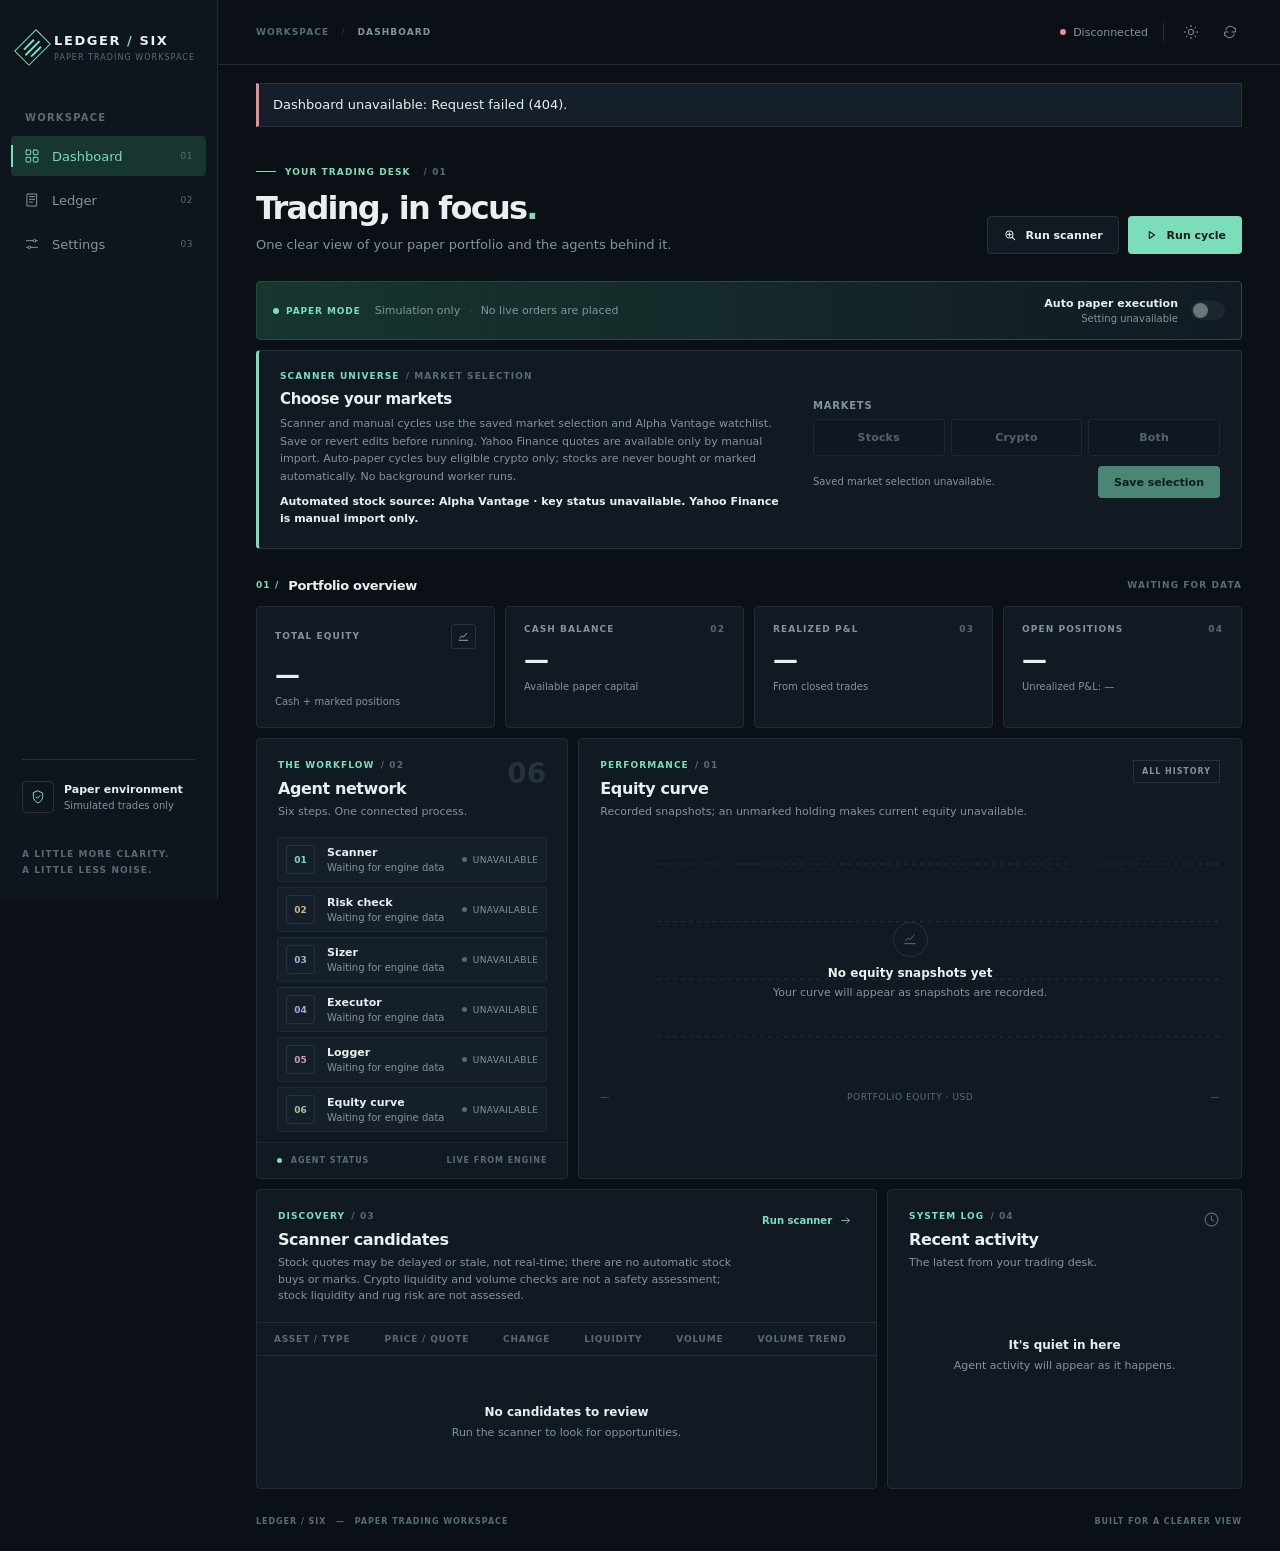
==== commit ab5b7776: "Improve stock quote caching and add manual imports" ====
--- a/static/index.html
+++ b/static/index.html
@@ -43,7 +43,7 @@
           <div class="page-heading"><div><div class="eyebrow"><span class="eyebrow-line"></span> YOUR TRADING DESK <span class="eyebrow-number">/ 01</span></div><h1 id="dashboard-title">Trading, in focus<span class="accent-dot">.</span></h1><p>One clear view of your paper portfolio and the agents behind it.</p></div><div class="heading-actions"><button class="button button-secondary" type="button" data-action="scan"><svg><use href="#i-scan"/></svg>Run scanner</button><button class="button button-primary" type="button" data-action="cycle"><svg><use href="#i-play"/></svg>Run cycle</button></div></div>
           <div class="mode-bar"><div class="mode-left"><span class="paper-badge"><span></span>PAPER MODE</span><span class="mode-copy">Simulation only <span>·</span> No live orders are placed</span></div><div class="auto-control"><div><strong>Auto paper execution</strong><small id="auto-description">Loading setting</small></div><button type="button" class="switch" id="auto-toggle" role="switch" aria-checked="false" aria-label="Automatic paper execution" disabled><span></span></button></div></div>
           <section class="market-bar" aria-labelledby="market-selector-title">
-            <div class="market-copy"><div class="kicker">SCANNER UNIVERSE <span>/ MARKET SELECTION</span></div><h2 id="market-selector-title">Choose your markets</h2><p>Scanner and manual cycles use the saved selection. Auto-paper cycles buy eligible crypto only; stocks are never bought or marked automatically. No background worker runs.</p></div>
+            <div class="market-copy"><div class="kicker">SCANNER UNIVERSE <span>/ MARKET SELECTION</span></div><h2 id="market-selector-title">Choose your markets</h2><p>Scanner and manual cycles use the saved market selection and Alpha Vantage watchlist. Save or revert edits before running. Yahoo Finance quotes are available only by manual import. Auto-paper cycles buy eligible crypto only; stocks are never bought or marked automatically. No background worker runs.</p><p id="stock-scan-context" class="stock-scan-context" aria-live="polite">Loading Alpha Vantage status…</p></div>
             <form id="market-form" class="market-form"><fieldset id="market-options" disabled><legend>Markets</legend><div class="market-options"><label><input type="radio" name="market_mode" value="stocks"><span>Stocks</span></label><label><input type="radio" name="market_mode" value="crypto"><span>Crypto</span></label><label><input type="radio" name="market_mode" value="both"><span>Both</span></label></div></fieldset><div class="market-save"><span id="market-current" aria-live="polite">Loading current selection…</span><button class="button button-primary" type="submit" disabled>Save selection</button></div></form>
           </section>
           <div class="section-heading metrics-heading"><div><span class="section-index">01 /</span><h2>Portfolio overview</h2></div><span class="section-meta" id="last-updated">WAITING FOR DATA</span></div>
@@ -58,7 +58,7 @@
             <section class="panel agents-panel"><div class="panel-head"><div><div class="kicker">THE WORKFLOW <span>/ 02</span></div><h2>Agent network</h2><p>Six steps. One connected process.</p></div><span class="agent-count">06</span></div><div id="agents-list" class="agents-list"></div><div class="panel-foot"><span><i class="tiny-dot"></i> AGENT STATUS</span><span>LIVE FROM ENGINE</span></div></section>
           </div>
           <div class="bottom-grid">
-            <section class="panel candidates-panel"><div class="panel-head"><div><div class="kicker">DISCOVERY <span>/ 03</span></div><h2>Scanner candidates</h2><p>Stocks use end-of-day quotes that may be stale. Crypto liquidity and volume checks are not a safety assessment; stock liquidity and rug risk are not assessed.</p></div><button class="text-button" type="button" data-action="scan">Run scanner <svg><use href="#i-arrow"/></svg></button></div><div id="scan-warnings" class="scan-warnings" role="status" aria-live="polite" hidden></div><div class="table-wrap"><table><thead><tr><th>ASSET / TYPE</th><th>PRICE / QUOTE</th><th>CHANGE</th><th>LIQUIDITY</th><th>VOLUME</th><th>VOLUME TREND</th><th>REVIEW</th></tr></thead><tbody id="candidates-body"></tbody></table></div><div id="candidates-empty" class="empty-state"><strong>No candidates to review</strong><span>Run the scanner to look for opportunities.</span></div></section>
+            <section class="panel candidates-panel"><div class="panel-head"><div><div class="kicker">DISCOVERY <span>/ 03</span></div><h2>Scanner candidates</h2><p>Stock quotes may be delayed or stale, not real-time; there are no automatic stock buys or marks. Crypto liquidity and volume checks are not a safety assessment; stock liquidity and rug risk are not assessed.</p></div><button class="text-button" type="button" data-action="scan">Run scanner <svg><use href="#i-arrow"/></svg></button></div><div id="scan-warnings" class="scan-warnings" role="status" aria-live="polite" hidden></div><div class="table-wrap"><table><thead><tr><th>ASSET / TYPE</th><th>PRICE / QUOTE</th><th>CHANGE</th><th>LIQUIDITY</th><th>VOLUME</th><th>VOLUME TREND</th><th>REVIEW</th></tr></thead><tbody id="candidates-body"></tbody></table></div><div id="candidates-empty" class="empty-state"><strong>No candidates to review</strong><span>Run the scanner to look for opportunities.</span></div></section>
             <section class="panel activity-panel"><div class="panel-head"><div><div class="kicker">SYSTEM LOG <span>/ 04</span></div><h2>Recent activity</h2><p>The latest from your trading desk.</p></div><svg class="heading-icon"><use href="#i-clock"/></svg></div><div id="activity-list" class="activity-list"></div><div id="activity-empty" class="empty-state"><strong>It's quiet in here</strong><span>Agent activity will appear as it happens.</span></div></section>
           </div>
           <div class="page-footer"><span>LEDGER / SIX <span class="footer-divider">—</span> PAPER TRADING WORKSPACE</span><span>BUILT FOR A CLEARER VIEW</span></div>
@@ -74,7 +74,13 @@
         <section class="page" id="page-settings" aria-labelledby="settings-title" hidden>
           <div class="page-heading"><div><div class="eyebrow"><span class="eyebrow-line"></span> CONTROL CENTER <span class="eyebrow-number">/ 03</span></div><h1 id="settings-title">Make it yours<span class="accent-dot">.</span></h1><p>Set your guardrails and configure your analysis provider.</p></div></div>
           <div class="settings-layout"><section class="panel settings-panel"><div class="panel-head"><div><div class="kicker">TRADING PARAMETERS <span>/ 01</span></div><h2>Risk &amp; execution</h2><p>Define how your paper trading system operates.</p></div><svg class="heading-icon"><use href="#i-shield"/></svg></div><form id="settings-form" class="settings-form"><div class="form-grid"><label>Starting balance <span class="label-unit">USD</span><input name="starting_balance" type="number" min="0" step="any" required></label><label>Risk per trade <span class="label-unit">%</span><input name="risk_percent" type="number" min="0" step="any" required></label><label>Max position size <span class="label-unit">%</span><input name="max_position_percent" type="number" min="0" step="any" required></label><label>Minimum crypto liquidity <span class="label-unit">USD</span><input name="min_liquidity" type="number" min="0" step="any" required></label><label>Minimum crypto 24h volume <span class="label-unit">USD</span><input name="min_volume" type="number" min="0" step="any" required></label><label>Slippage <span class="label-unit">BPS</span><input name="slippage_bps" type="number" min="0" step="any" required></label><label>Fee <span class="label-unit">BPS</span><input name="fee_bps" type="number" min="0" step="any" required></label><label>Stop loss <span class="label-unit">%</span><input name="stop_loss_percent" type="number" min="0" step="any" required></label><label>Take profit <span class="label-unit">%</span><input name="take_profit_percent" type="number" min="0" step="any" required></label><label>Scan interval <span class="label-unit">SECONDS</span><input name="scan_interval_seconds" type="number" min="10" max="86400" step="1" required></label></div><p class="form-note">No background worker is running; the scan interval is reserved for future use. Stop loss is a sizing assumption and take profit is advisory; neither places an automatic order.</p><label class="checkbox-line"><input name="auto_paper" type="checkbox"><span><strong>Enable automatic paper execution</strong><small>Allow eligible crypto buys during manual cycles only. No automatic stock buys or stock marks. Switch off to block buys.</small></span></label><div class="form-actions"><p>Changes apply to the paper environment.</p><button class="button button-primary" type="submit">Save settings <svg><use href="#i-arrow"/></svg></button></div></form></section>
-          <div class="settings-side"><section class="panel market-data-panel"><div class="panel-head"><div><div class="kicker">MARKET DATA <span>/ STOCKS</span></div><h2>Stock scanner settings</h2><p>Alpha Vantage provides end-of-day data; quotes may be stale. Stocks are not automatically bought or marked. US listing and USD currency are assumed, not verified by the provider.</p></div></div><form id="stock-symbols-form" class="form-stack"><label>US-listed USD stock watchlist<input name="stock_symbols" type="text" placeholder="IBM, AAPL, MSFT" autocomplete="off" aria-describedby="stock-symbols-help"><small class="field-help" id="stock-symbols-help">Comma-separated symbols, up to 20. Without a key, demo data is limited to IBM only. Each stock scan can use one request per symbol; plan quotas apply (free access: 25 requests/day for most datasets, subject to change).</small></label><button class="button button-secondary" type="submit">Save watchlist</button></form><div class="market-key"><div class="provider-status" id="market-data-status" aria-live="polite">Loading market data settings…</div><form id="market-data-form" class="form-stack"><label>Alpha Vantage API key<input name="api_key" type="password" autocomplete="new-password" placeholder="Enter a new key" aria-describedby="market-key-help"></label><p class="field-help" id="market-key-help">Saved keys are never shown. <a href="https://www.alphavantage.co/support/#api-key" target="_blank" rel="noopener noreferrer">Get a free API key ↗</a></p><div class="provider-actions"><button class="button button-primary" type="submit">Save key</button><button class="button button-secondary" type="button" id="clear-market-key" disabled>Clear key</button></div></form></div></section><section class="panel provider-panel"><div class="panel-head"><div><div class="kicker">INTELLIGENCE <span>/ 02</span></div><h2>LLM provider</h2><p>Select and configure a provider preset.</p></div></div><div class="provider-content"><label>Provider preset<select id="provider-select"><option value="">No providers available</option></select></label><div class="provider-status" id="provider-status">Provider settings unavailable.</div><form id="provider-form" class="form-stack"><label>Display name<input name="name" required></label><div class="form-row"><label>Kind<input name="kind" required placeholder="Provider kind"></label><label>Model<input name="model" required placeholder="Model ID"></label></div><label>Base URL<input name="base_url" type="url" placeholder="https://…"></label><label>API key<input name="api_key" type="password" autocomplete="new-password" placeholder="Leave blank to keep saved key"><small class="field-help" id="key-status">Saved keys are never displayed.</small></label><label class="check-compact"><input name="clear_key" type="checkbox"> Clear saved API key</label><label class="check-compact"><input name="enabled" type="checkbox"> Provider enabled</label><p class="form-note">Save changes before testing. A test sends a small request and may incur provider charges.</p><div class="provider-actions"><button class="button button-secondary" type="button" id="test-provider">Test connection</button><button class="button button-primary" type="submit">Save provider</button></div><button class="button button-quiet button-full" type="button" id="activate-provider">Set as active provider</button></form></div></section>
+          <div class="settings-side"><section class="panel market-data-panel"><div class="panel-head"><div><div class="kicker">MARKET DATA <span>/ STOCKS</span></div><h2>Automated stock scanner</h2><p>Scans use Alpha Vantage only. Quotes are end-of-day and may be stale. Stocks are not automatically bought or marked. US listing and USD currency are assumed, not verified by the provider.</p></div></div>
+          <form id="stock-symbols-form" class="form-stack">
+            <label>US-listed USD stock watchlist<input name="stock_symbols" type="text" placeholder="IBM, AAPL, MSFT" autocomplete="off" required pattern="[ \t]*[A-Za-z]{1,5}([.\-][A-Za-z]{1,4})?([ \t]*,[ \t]*[A-Za-z]{1,5}([.\-][A-Za-z]{1,4})?){0,24}[ \t]*" title="Enter 1 to 25 comma-separated US ticker symbols, such as IBM or BRK.B." aria-describedby="stock-symbols-help stock-settings-status" disabled><small class="field-help" id="stock-symbols-help">Enter 1 to 25 unique, comma-separated symbols (for example IBM, AAPL, BRK.B). Without a key, the Alpha Vantage demo is limited to IBM. Each uncached symbol can use a request; the 6-hour cache reduces repeat requests but does not override provider quotas. Limits, intervals and reset times may change.</small></label>
+            <p class="stock-settings-status" id="stock-settings-status" role="status" aria-live="polite">Loading saved stock watchlist…</p>
+            <button class="button button-secondary" type="submit" disabled>Save watchlist</button>
+          </form><div class="market-key"><div class="provider-status" id="market-data-status" aria-live="polite">Loading Alpha Vantage key status…</div><form id="market-data-form" class="form-stack"><label>Alpha Vantage API key<input name="api_key" type="password" autocomplete="new-password" placeholder="Enter a new key" aria-describedby="market-key-help"></label><p class="field-help" id="market-key-help">Saved keys are never shown. <a href="https://www.alphavantage.co/support/#api-key" target="_blank" rel="noopener noreferrer">Get a free API key ↗</a></p><div class="provider-actions"><button class="button button-primary" type="submit">Save key</button><button class="button button-secondary" type="button" id="clear-market-key" disabled>Clear key</button></div></form></div></section>
+          <section class="panel manual-import-panel" aria-labelledby="stock-import-title"><div class="panel-head"><div><div class="kicker">MANUAL IMPORT <span>/ STOCKS</span></div><h2 id="stock-import-title">Import Yahoo Finance quotes</h2><p>Manual input only; no automated Yahoo Finance requests. Use only data you are authorized to import. Yahoo says its data is informational, not intended for trading or investing, and must not be redistributed.</p></div></div><form id="stock-import-form" class="form-stack"><label>Quote CSV<textarea name="csv" rows="5" required placeholder="symbol,price,date,volume&#10;AAPL,189.15,2026-11-06,100000" aria-describedby="stock-import-help stock-import-status"></textarea><small class="field-help" id="stock-import-help">Include a header row and up to 25 data rows. Use symbol,price,date,volume as the header; date (YYYY-MM-DD) and share volume are optional columns, or may be left empty. Every row must have the same number of columns as the header. Prices are not independently verified and may be delayed or stale, not real-time. Importing replaces the prior manual-import set; it does not change the Alpha Vantage watchlist. No paper order is placed.</small></label><p class="stock-settings-status" id="stock-import-status" role="status" aria-live="polite"></p><button class="button button-secondary" type="submit">Import quotes</button></form></section><section class="panel provider-panel"><div class="panel-head"><div><div class="kicker">INTELLIGENCE <span>/ 02</span></div><h2>LLM provider</h2><p>Select and configure a provider preset.</p></div></div><div class="provider-content"><label>Provider preset<select id="provider-select"><option value="">No providers available</option></select></label><div class="provider-status" id="provider-status">Provider settings unavailable.</div><form id="provider-form" class="form-stack"><label>Display name<input name="name" required></label><div class="form-row"><label>Kind<input name="kind" required placeholder="Provider kind"></label><label>Model<input name="model" required placeholder="Model ID"></label></div><label>Base URL<input name="base_url" type="url" placeholder="https://…"></label><label>API key<input name="api_key" type="password" autocomplete="new-password" placeholder="Leave blank to keep saved key"><small class="field-help" id="key-status">Saved keys are never displayed.</small></label><label class="check-compact"><input name="clear_key" type="checkbox"> Clear saved API key</label><label class="check-compact"><input name="enabled" type="checkbox"> Provider enabled</label><p class="form-note">Save changes before testing. A test sends a small request and may incur provider charges.</p><div class="provider-actions"><button class="button button-secondary" type="button" id="test-provider">Test connection</button><button class="button button-primary" type="submit">Save provider</button></div><button class="button button-quiet button-full" type="button" id="activate-provider">Set as active provider</button></form></div></section>
           <section class="panel analyst-panel"><div class="panel-head"><div><div class="kicker">ON-DEMAND ANALYSIS <span>/ 03</span></div><h2>Ask the analyst</h2><p>Send context to the selected active provider.</p></div></div><form id="analyst-form" class="form-stack"><label>Context<textarea name="context" rows="4" required placeholder="What would you like the analyst to review?"></textarea></label><button class="button button-secondary button-full" type="submit">Analyze context <svg><use href="#i-arrow"/></svg></button></form><div id="analyst-result" class="analyst-result" hidden aria-live="polite"></div><p class="form-note analyst-note">Analysis is informational, not investment advice.</p></section>
           <section class="panel analyst-panel"><div class="panel-head"><div><div class="kicker">EXTENSIONS <span>/ 04</span></div><h2>Add a provider</h2><p>Create another OpenAI-compatible connection.</p></div></div><form id="add-provider-form" class="form-stack"><label>Provider ID<input name="provider_id" required maxlength="64" pattern="[a-z0-9][a-z0-9._-]*" placeholder="e.g. my-local-model" autocomplete="off"><small class="field-help">Lowercase letters, numbers, hyphens, underscores and dots.</small></label><button class="button button-secondary button-full" type="submit">Add provider</button></form><p class="form-note analyst-note">After adding it, set its URL, model and optional key above.</p></section></div></div>
           <div class="page-footer"><span>LEDGER / SIX <span class="footer-divider">—</span> PAPER TRADING WORKSPACE</span><span>CONFIGURE WITH INTENTION</span></div>
--- a/static/styles.css
+++ b/static/styles.css
@@ -15,6 +15,12 @@
 .market-bar{display:grid;grid-template-columns:minmax(0,1fr) minmax(340px,.8fr);gap:24px;align-items:center;margin-top:10px;padding:20px 21px;background:var(--surface);border:1px solid var(--border);border-left:3px solid var(--accent);border-radius:4px}
 .market-copy h2{font-size:15px}.market-copy p{max-width:600px;margin-top:7px;color:var(--muted);font-size:11px;line-height:1.6}
 .market-form fieldset{margin:0;padding:0;border:0;min-width:0}.market-form legend{padding:0;margin:0 0 8px;color:var(--muted);font-size:10px;font-weight:700;letter-spacing:.08em;text-transform:uppercase}.market-options{display:flex;gap:6px}.market-options label{position:relative;flex:1;cursor:pointer}.market-options input{position:absolute;width:1px;height:1px;min-height:0;margin:0;opacity:0}.market-options span{display:block;padding:11px 8px;text-align:center;background:var(--input);border:1px solid var(--border);border-radius:3px;color:var(--muted);font-size:11px;font-weight:700;transition:background .15s,border-color .15s,color .15s}.market-options input:checked+span{color:var(--accent);background:var(--accent-bg);border-color:var(--accent)}.market-options input:focus-visible+span{outline:2px solid var(--accent);outline-offset:3px}.market-options input:disabled+span{opacity:.6;cursor:not-allowed}.market-save{display:flex;justify-content:space-between;align-items:center;gap:10px;margin-top:10px}.market-save span{font-size:10px;color:var(--muted);line-height:1.4}.market-save button{min-height:32px}
+.candidates-panel td .quote-meta{max-width:190px;overflow:visible;text-overflow:clip;white-space:normal;overflow-wrap:anywhere;line-height:1.5;color:var(--muted)}.candidates-panel td .quote-stale{color:var(--warning);font-weight:650}
 .scan-warnings,.quote-prefill{margin:0 21px 16px;padding:11px 13px;border:1px solid var(--border);border-left:3px solid var(--warning);background:var(--surface2);color:var(--text);font-size:11px;line-height:1.6;white-space:pre-line;overflow-wrap:anywhere}.notice.warning{border-left-color:var(--warning)}.quote-prefill{border-left-color:var(--accent)}.quote-button{padding:0}.market-key{border-top:1px solid var(--border-soft);padding-top:3px}.market-key .provider-status{padding:15px 21px 13px}.market-data-panel a{color:var(--accent)}.market-data-panel a:hover{text-decoration:none}
 @media(max-width:950px){.market-bar{grid-template-columns:1fr;gap:15px}.market-form{max-width:520px}}
 @media(max-width:600px){.market-bar{padding:17px 16px}.market-save{align-items:flex-start;flex-direction:column}.market-save button{width:100%}.scan-warnings,.quote-prefill{margin-left:16px;margin-right:16px}.market-key .provider-status{padding-left:16px;padding-right:16px}}
+
+/* Clear status text for saved scanner settings and manual imports. */
+.stock-scan-context{color:var(--text)!important;font-weight:650;overflow-wrap:anywhere}
+.stock-settings-status{color:var(--muted);font-size:10px;line-height:1.5;white-space:pre-line;overflow-wrap:anywhere}
+.manual-import-panel textarea{min-height:110px;font-family:ui-monospace,SFMono-Regular,Consolas,monospace}
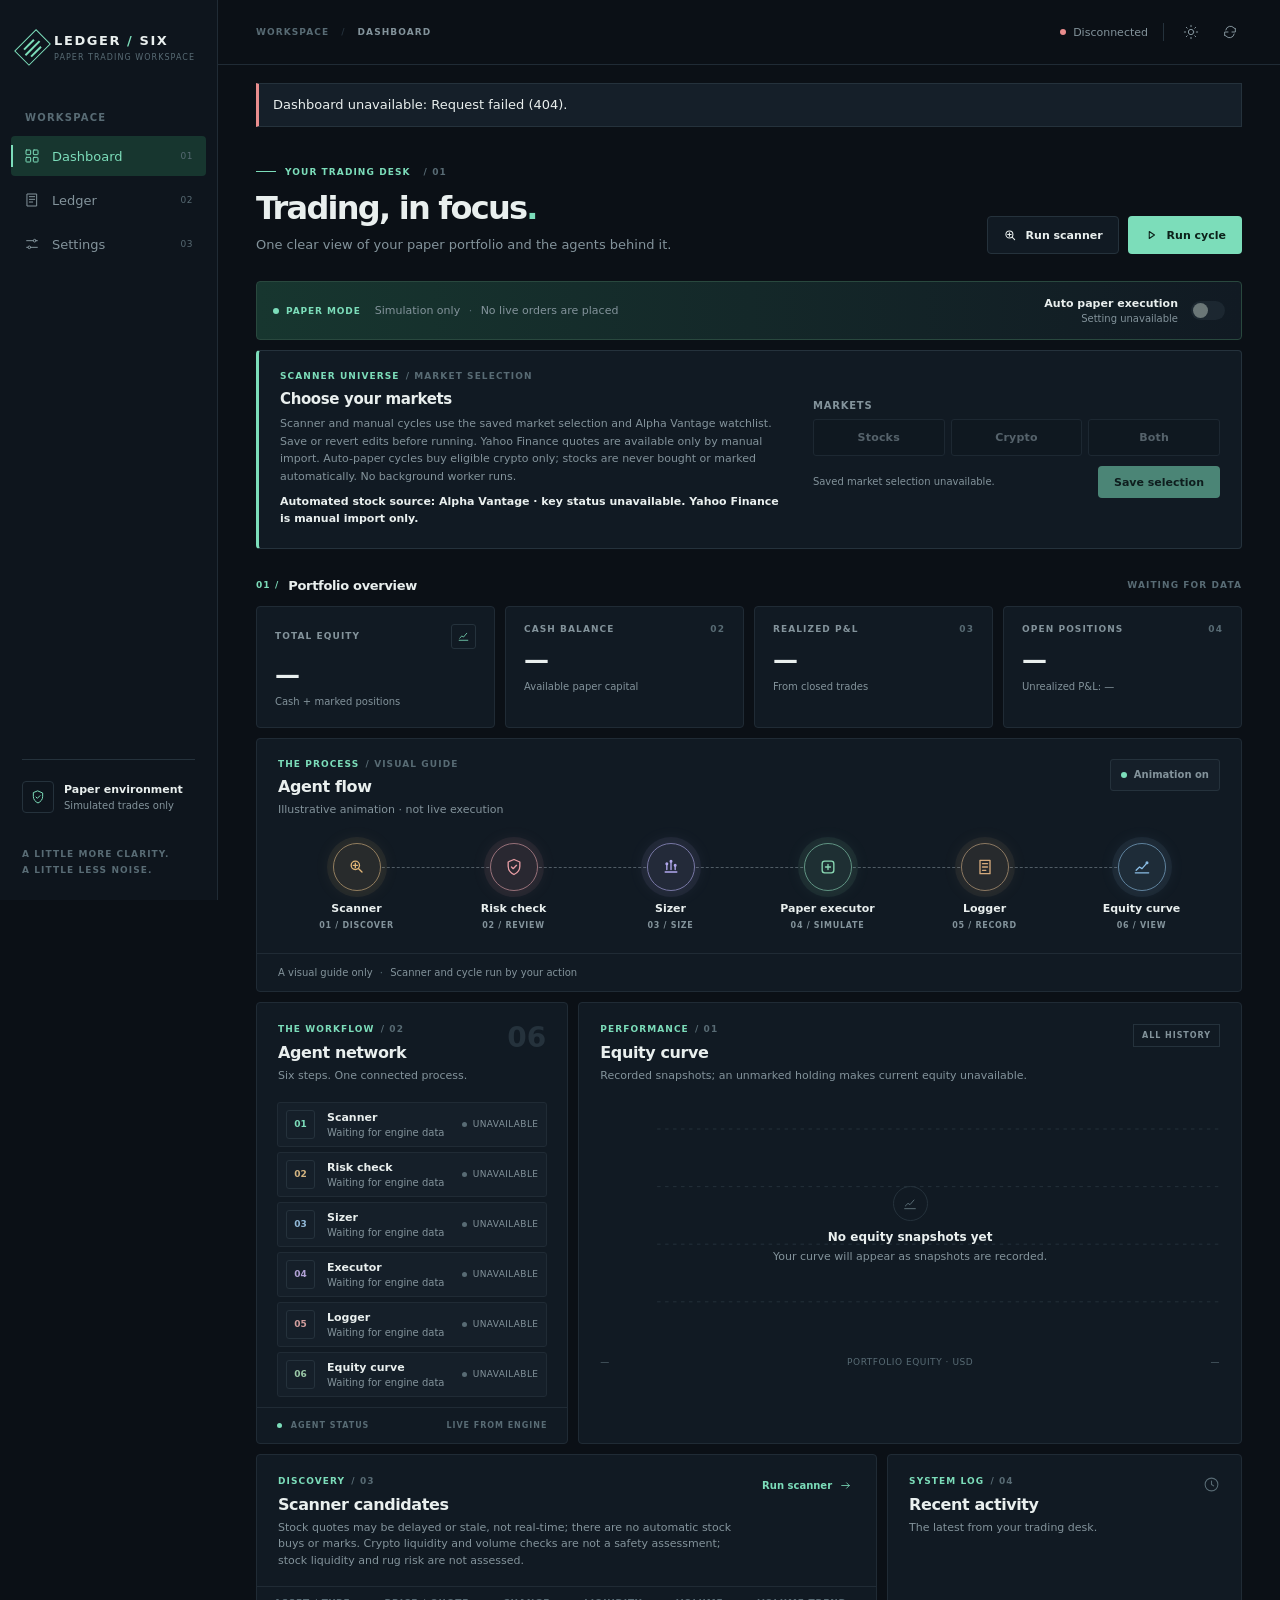
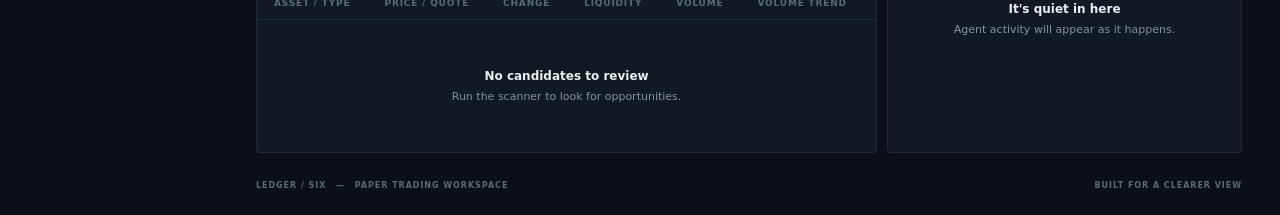
==== commit df0307a8: "Add animated paper trading workflow visualization" ====
--- a/static/index.html
+++ b/static/index.html
@@ -6,8 +6,10 @@
   <meta name="color-scheme" content="dark light">
   <title>Ledger / Six — Paper trading workspace</title>
   <link rel="stylesheet" href="/static/styles.css">
+  <link rel="stylesheet" href="/static/motion.css">
   <script>try{document.documentElement.dataset.theme=localStorage.getItem('ledger-six-theme')==='light'?'light':'dark'}catch(e){}</script>
   <script src="/static/app.js" defer></script>
+  <script src="/static/motion.js" defer></script>
 </head>
 <body>
   <svg xmlns="http://www.w3.org/2000/svg" class="svg-sprite" aria-hidden="true">
@@ -53,6 +55,22 @@
             <article class="metric-card"><div class="metric-top"><span>REALIZED P&amp;L</span><span class="metric-number">03</span></div><div class="metric-value" id="metric-realized">—</div><div class="metric-caption">From closed trades</div></article>
             <article class="metric-card"><div class="metric-top"><span>OPEN POSITIONS</span><span class="metric-number">04</span></div><div class="metric-value" id="metric-positions">—</div><div class="metric-caption" id="metric-unrealized">Unrealized P&amp;L: —</div></article>
           </div>
+          <section class="panel flow-panel" aria-labelledby="flow-title">
+            <div class="flow-head">
+              <div><div class="kicker">THE PROCESS <span>/ VISUAL GUIDE</span></div><h2 id="flow-title">Agent flow</h2><p>Illustrative animation · not live execution</p></div>
+              <button class="flow-toggle" id="flow-motion-toggle" type="button" aria-describedby="flow-motion-help" aria-pressed="true" title="Pause animation"><span class="flow-toggle-mark" aria-hidden="true"></span><span>Animation <span class="flow-toggle-state" aria-hidden="true">on</span></span></button>
+              <span class="flow-sr-only" id="flow-motion-help">Press to pause or resume the decorative animation only; it does not run or stop a scanner or trade. Animation is off when your system prefers reduced motion.</span>
+            </div>
+            <ol class="flow-steps" aria-label="Illustrative agent flow steps">
+              <li class="flow-step"><span class="flow-link" aria-hidden="true"></span><span class="flow-signal flow-motion" aria-hidden="true"></span><span class="flow-orb"><svg viewBox="0 0 24 24" aria-hidden="true"><circle cx="10" cy="10" r="5"/><path d="m14 14 4 4M10 7.5v5M7.5 10h5"/></svg></span><strong>Scanner</strong><small>01 / DISCOVER</small></li>
+              <li class="flow-step"><span class="flow-link" aria-hidden="true"></span><span class="flow-signal flow-motion" aria-hidden="true"></span><span class="flow-orb"><svg viewBox="0 0 24 24" aria-hidden="true"><path d="m12 3 7 3v5c0 5-3 8-7 10-4-2-7-5-7-10V6zM9 12l2 2 4-4"/></svg></span><strong>Risk check</strong><small>02 / REVIEW</small></li>
+              <li class="flow-step"><span class="flow-link" aria-hidden="true"></span><span class="flow-signal flow-motion" aria-hidden="true"></span><span class="flow-orb"><svg viewBox="0 0 24 24" aria-hidden="true"><path d="M5 18h14M7 15V9M12 15V6M17 15v-4"/><circle cx="7" cy="8" r="1"/><circle cx="12" cy="5" r="1"/><circle cx="17" cy="10" r="1"/></svg></span><strong>Sizer</strong><small>03 / SIZE</small></li>
+              <li class="flow-step"><span class="flow-link" aria-hidden="true"></span><span class="flow-signal flow-motion" aria-hidden="true"></span><span class="flow-orb"><svg viewBox="0 0 24 24" aria-hidden="true"><rect x="5" y="5" width="14" height="14" rx="3"/><path d="M9 12h6M12 9v6"/></svg></span><strong>Paper executor</strong><small>04 / SIMULATE</small></li>
+              <li class="flow-step"><span class="flow-link" aria-hidden="true"></span><span class="flow-signal flow-motion" aria-hidden="true"></span><span class="flow-orb"><svg viewBox="0 0 24 24" aria-hidden="true"><path d="M6 4h12v16H6zM9 8h6M9 12h6M9 16h4"/></svg></span><strong>Logger</strong><small>05 / RECORD</small></li>
+              <li class="flow-step"><span class="flow-orb"><svg viewBox="0 0 24 24" aria-hidden="true"><path d="M4 19h16M5 16l4-4 3 2 6-7"/><circle cx="18" cy="7" r="1"/></svg></span><strong>Equity curve</strong><small>06 / VIEW</small></li>
+            </ol>
+            <div class="flow-note">A visual guide only <span>·</span> Scanner and cycle run by your action</div>
+          </section>
           <div class="dashboard-grid">
             <section class="panel chart-panel"><div class="panel-head"><div><div class="kicker">PERFORMANCE <span>/ 01</span></div><h2>Equity curve</h2><p>Recorded snapshots; an unmarked holding makes current equity unavailable.</p></div><span class="subtle-tag">ALL HISTORY</span></div><div class="chart-wrap"><svg id="equity-chart" viewBox="0 0 700 250" preserveAspectRatio="none" role="img" aria-label="Equity curve has no snapshots yet"></svg><div class="chart-empty" id="chart-empty"><span class="empty-icon"><svg><use href="#i-chart"/></svg></span><strong>No equity snapshots yet</strong><span>Your curve will appear as snapshots are recorded.</span></div></div><div class="chart-footer"><span id="chart-start">—</span><span>PORTFOLIO EQUITY · USD</span><span id="chart-end">—</span></div></section>
             <section class="panel agents-panel"><div class="panel-head"><div><div class="kicker">THE WORKFLOW <span>/ 02</span></div><h2>Agent network</h2><p>Six steps. One connected process.</p></div><span class="agent-count">06</span></div><div id="agents-list" class="agents-list"></div><div class="panel-foot"><span><i class="tiny-dot"></i> AGENT STATUS</span><span>LIVE FROM ENGINE</span></div></section>
--- a/static/motion.css
+++ b/static/motion.css
@@ -0,0 +1,65 @@
+/* A visual guide, independent of engine status and dashboard refreshes. */
+.flow-panel{margin:10px 0;overflow:hidden}
+.flow-head{display:flex;justify-content:space-between;align-items:flex-start;gap:16px;padding:20px 21px 0}
+.flow-head .kicker{margin-bottom:8px}
+.flow-head p{margin-top:6px;color:var(--muted);font-size:11px;line-height:1.45}
+.flow-toggle{flex:none;display:inline-flex;align-items:center;justify-content:center;gap:7px;min-height:32px;padding:0 10px;border:1px solid var(--border);border-radius:3px;background:var(--surface2);color:var(--muted);font-size:10px;font-weight:650;white-space:nowrap}
+.flow-toggle:hover:not(:disabled){border-color:var(--accent);color:var(--text)}
+.flow-toggle:disabled{opacity:1;cursor:default;color:var(--muted)}
+.flow-toggle-mark{width:6px;height:6px;border-radius:50%;background:var(--accent)}
+.flow-toggle[aria-pressed=false] .flow-toggle-mark{background:var(--subtle)}
+.flow-sr-only{position:absolute;width:1px;height:1px;padding:0;margin:-1px;overflow:hidden;clip:rect(0,0,0,0);white-space:nowrap;border:0}
+.flow-steps{--flow-gap:20px;display:grid;grid-template-columns:repeat(6,minmax(0,1fr));gap:var(--flow-gap) 0;list-style:none;margin:0;padding:25px 21px 22px}
+.flow-step{--flow-color:#e0b477;position:relative;min-width:0;display:flex;flex-direction:column;align-items:center;text-align:center}
+.flow-step:nth-child(2){--flow-color:#e79da4}
+.flow-step:nth-child(3){--flow-color:#b3a9ef}
+.flow-step:nth-child(4){--flow-color:#8ad9b4}
+.flow-step:nth-child(5){--flow-color:#d5aa7c}
+.flow-step:nth-child(6){--flow-color:#89bce4}
+html[data-theme=light] .flow-step:nth-child(1){--flow-color:#a56b24}
+html[data-theme=light] .flow-step:nth-child(2){--flow-color:#b54c60}
+html[data-theme=light] .flow-step:nth-child(3){--flow-color:#6955b8}
+html[data-theme=light] .flow-step:nth-child(4){--flow-color:#16865e}
+html[data-theme=light] .flow-step:nth-child(5){--flow-color:#9b692f}
+html[data-theme=light] .flow-step:nth-child(6){--flow-color:#327cb3}
+.flow-orb{position:relative;z-index:2;width:48px;height:48px;flex:none;display:grid;place-items:center;color:var(--flow-color);border:1px solid color-mix(in srgb,var(--flow-color) 58%,var(--border));border-radius:50%;background:color-mix(in srgb,var(--flow-color) 11%,var(--surface));box-shadow:0 0 0 6px color-mix(in srgb,var(--flow-color) 7%,transparent),0 0 20px color-mix(in srgb,var(--flow-color) 12%,transparent)}
+.flow-orb::after{content:"";position:absolute;inset:-6px;border:1px solid var(--flow-color);border-radius:50%;opacity:0;pointer-events:none;animation:flow-halo 10s ease-out infinite}
+.flow-step:nth-child(2) .flow-orb::after{animation-delay:1.8s}
+.flow-step:nth-child(3) .flow-orb::after{animation-delay:3.6s}
+.flow-step:nth-child(4) .flow-orb::after{animation-delay:5.4s}
+.flow-step:nth-child(5) .flow-orb::after{animation-delay:7.2s}
+.flow-step:nth-child(6) .flow-orb::after{animation-delay:9s}
+.flow-orb svg{width:20px;height:20px;stroke-width:1.6;pointer-events:none}
+.flow-step strong{position:relative;z-index:2;margin-top:11px;color:var(--text);font-size:11px;font-weight:650;line-height:1.3;white-space:nowrap}
+.flow-step small{margin-top:5px;color:var(--muted);font-size:8px;font-weight:700;letter-spacing:.09em;line-height:1.3;white-space:nowrap}
+.flow-link{position:absolute;z-index:0;top:24px;left:50%;width:100%;border-top:1px dashed color-mix(in srgb,var(--muted) 55%,transparent);pointer-events:none}
+.flow-signal{position:absolute;z-index:1;top:22px;left:50%;width:100%;height:5px;opacity:0;pointer-events:none;animation:flow-travel 10s linear infinite}
+.flow-signal::before{content:"";position:absolute;left:0;top:0;width:5px;height:5px;border-radius:50%;background:var(--flow-color);box-shadow:0 0 8px var(--flow-color)}
+.flow-step:nth-child(2) .flow-signal{animation-delay:1.8s}
+.flow-step:nth-child(3) .flow-signal{animation-delay:3.6s}
+.flow-step:nth-child(4) .flow-signal{animation-delay:5.4s}
+.flow-step:nth-child(5) .flow-signal{animation-delay:7.2s}
+@keyframes flow-travel{0%{opacity:0;transform:translateX(0)}3%{opacity:.9}15%{opacity:.9}18%,100%{opacity:0;transform:translateX(100%)}}
+@keyframes flow-travel-back{0%{opacity:0;transform:translateX(0)}3%{opacity:.9}15%{opacity:.9}18%,100%{opacity:0;transform:translateX(-100%)}}
+@keyframes flow-travel-down{0%{opacity:0;transform:translateY(0)}3%{opacity:.9}15%{opacity:.9}18%,100%{opacity:0;transform:translateY(100%)}}
+@keyframes flow-halo{0%,18%,100%{opacity:0;transform:scale(.9)}4%{opacity:.65}15%{opacity:.35;transform:scale(1.12)}}
+.flow-panel[data-motion-paused=true] .flow-motion,.flow-panel[data-page-hidden=true] .flow-motion,.flow-panel[data-motion-paused=true] .flow-orb::after,.flow-panel[data-page-hidden=true] .flow-orb::after{animation-play-state:paused}
+.flow-note{border-top:1px solid var(--border-soft);padding:11px 21px;color:var(--muted);font-size:10px;line-height:1.5}
+.flow-note span{color:var(--subtle);padding:0 4px}
+@media(max-width:600px){
+  .flow-panel{margin-top:8px}
+  .flow-head{padding:18px 16px 0;gap:10px}
+  .flow-head p{font-size:10px}
+  .flow-toggle{gap:5px;padding:0 8px;font-size:9px}
+  .flow-steps{--flow-gap:16px;grid-template-columns:repeat(3,minmax(0,1fr));padding:20px 16px 17px}
+  .flow-step:nth-child(4){grid-column:3;grid-row:2}
+  .flow-step:nth-child(5){grid-column:2;grid-row:2}
+  .flow-step:nth-child(6){grid-column:1;grid-row:2}
+  .flow-step:nth-child(3) .flow-link{top:24px;left:50%;width:0;height:calc(100% + var(--flow-gap));border-top:0;border-left:1px dashed color-mix(in srgb,var(--muted) 55%,transparent)}
+  .flow-step:nth-child(3) .flow-signal{top:24px;left:calc(50% - 2px);width:5px;height:calc(100% + var(--flow-gap));animation-name:flow-travel-down}
+  .flow-step:nth-child(4) .flow-link,.flow-step:nth-child(5) .flow-link{left:auto;right:50%}
+  .flow-step:nth-child(4) .flow-signal,.flow-step:nth-child(5) .flow-signal{left:auto;right:50%;animation-name:flow-travel-back}
+  .flow-step:nth-child(4) .flow-signal::before,.flow-step:nth-child(5) .flow-signal::before{left:auto;right:0}
+  .flow-note{padding:10px 16px}
+}
+@media(prefers-reduced-motion:reduce){.flow-motion,.flow-orb::after{animation:none!important}}
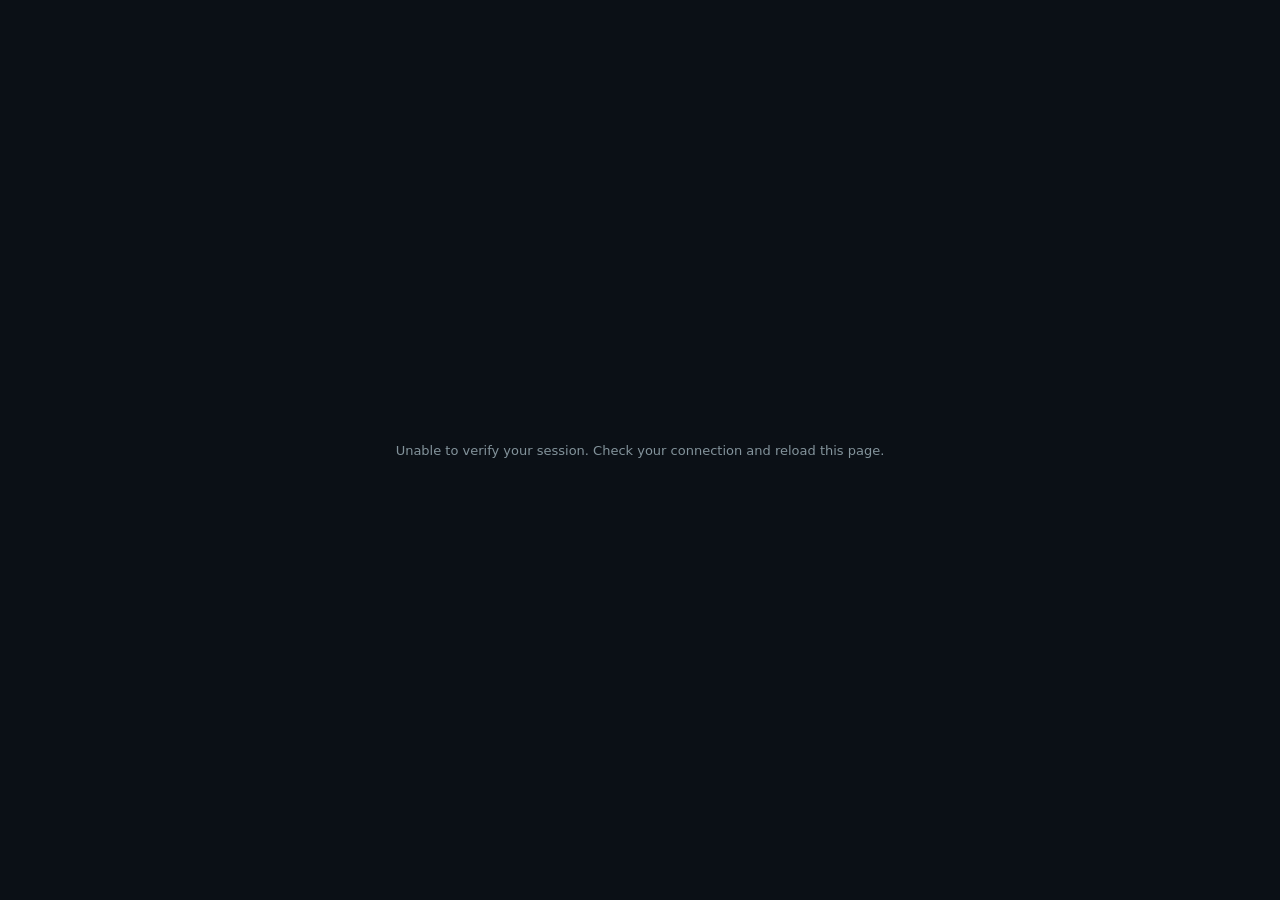
==== commit ef3c04a6: "Add login, user administration, and network access settings" ====
--- a/static/index.html
+++ b/static/index.html
@@ -7,8 +7,9 @@
   <title>Ledger / Six — Paper trading workspace</title>
   <link rel="stylesheet" href="/static/styles.css">
   <link rel="stylesheet" href="/static/motion.css">
+  <link rel="stylesheet" href="/static/users.css">
   <script>try{document.documentElement.dataset.theme=localStorage.getItem('ledger-six-theme')==='light'?'light':'dark'}catch(e){}</script>
-  <script src="/static/app.js" defer></script>
+  <script src="/static/app.js" defer onerror="window.location.replace('/login')"></script>
   <script src="/static/motion.js" defer></script>
 </head>
 <body>
@@ -26,7 +27,8 @@
     <symbol id="i-chart" viewBox="0 0 24 24"><path d="M4 19h16M5 15l4-4 3 2 6-7"/></symbol>
     <symbol id="i-clock" viewBox="0 0 24 24"><circle cx="12" cy="12" r="9"/><path d="M12 7v5l3 2"/></symbol>
   </svg>
-  <div class="app-shell">
+  <div id="session-loading" class="session-loading" role="status" aria-live="polite">Checking your session…</div>
+  <div class="app-shell" hidden>
     <aside class="sidebar">
       <div class="brand"><div class="brand-mark" aria-hidden="true"><span></span><span></span><span></span></div><div><div class="brand-name">LEDGER <span>/</span> SIX</div><div class="brand-sub">PAPER TRADING WORKSPACE</div></div></div>
       <div class="side-label">WORKSPACE</div>
@@ -38,7 +40,7 @@
       <div class="sidebar-bottom"><div class="side-rule"></div><div class="side-mode"><span class="mode-icon"><svg><use href="#i-shield"/></svg></span><div><strong>Paper environment</strong><small>Simulated trades only</small></div></div><div class="side-foot">A LITTLE MORE CLARITY.<br>A LITTLE LESS NOISE.</div></div>
     </aside>
     <div class="main-shell">
-      <header class="topbar"><div class="breadcrumb"><span>WORKSPACE</span><span class="slash">/</span><strong id="breadcrumb-page">DASHBOARD</strong></div><div class="top-actions"><span class="connection" id="connection"><span class="connection-dot"></span><span id="connection-text">Connecting</span></span><span class="top-divider"></span><button class="icon-button" id="theme-toggle" type="button" aria-label="Switch to light mode" title="Switch theme"><svg class="moon-icon"><use href="#i-moon"/></svg><svg class="sun-icon"><use href="#i-sun"/></svg></button><button class="icon-button" id="refresh-button" type="button" aria-label="Refresh data" title="Refresh data"><svg><use href="#i-refresh"/></svg></button></div></header>
+      <header class="topbar"><div class="breadcrumb"><span>WORKSPACE</span><span class="slash">/</span><strong id="breadcrumb-page">DASHBOARD</strong></div><div class="top-actions"><div class="account-info" id="account-info"><span id="account-username"></span><span id="account-role" class="account-role"></span></div><button id="sign-out" class="sign-out" type="button">Sign out</button><span class="top-divider account-divider"></span><span class="connection" id="connection"><span class="connection-dot"></span><span id="connection-text">Connecting</span></span><span class="top-divider"></span><button class="icon-button" id="theme-toggle" type="button" aria-label="Switch to light mode" title="Switch theme"><svg class="moon-icon"><use href="#i-moon"/></svg><svg class="sun-icon"><use href="#i-sun"/></svg></button><button class="icon-button" id="refresh-button" type="button" aria-label="Refresh data" title="Refresh data"><svg><use href="#i-refresh"/></svg></button></div></header>
       <main>
         <div id="notice" class="notice" role="status" aria-live="polite" hidden></div>
         <section class="page" id="page-dashboard" aria-labelledby="dashboard-title">
@@ -91,7 +93,28 @@
         </section>
         <section class="page" id="page-settings" aria-labelledby="settings-title" hidden>
           <div class="page-heading"><div><div class="eyebrow"><span class="eyebrow-line"></span> CONTROL CENTER <span class="eyebrow-number">/ 03</span></div><h1 id="settings-title">Make it yours<span class="accent-dot">.</span></h1><p>Set your guardrails and configure your analysis provider.</p></div></div>
-          <div class="settings-layout"><section class="panel settings-panel"><div class="panel-head"><div><div class="kicker">TRADING PARAMETERS <span>/ 01</span></div><h2>Risk &amp; execution</h2><p>Define how your paper trading system operates.</p></div><svg class="heading-icon"><use href="#i-shield"/></svg></div><form id="settings-form" class="settings-form"><div class="form-grid"><label>Starting balance <span class="label-unit">USD</span><input name="starting_balance" type="number" min="0" step="any" required></label><label>Risk per trade <span class="label-unit">%</span><input name="risk_percent" type="number" min="0" step="any" required></label><label>Max position size <span class="label-unit">%</span><input name="max_position_percent" type="number" min="0" step="any" required></label><label>Minimum crypto liquidity <span class="label-unit">USD</span><input name="min_liquidity" type="number" min="0" step="any" required></label><label>Minimum crypto 24h volume <span class="label-unit">USD</span><input name="min_volume" type="number" min="0" step="any" required></label><label>Slippage <span class="label-unit">BPS</span><input name="slippage_bps" type="number" min="0" step="any" required></label><label>Fee <span class="label-unit">BPS</span><input name="fee_bps" type="number" min="0" step="any" required></label><label>Stop loss <span class="label-unit">%</span><input name="stop_loss_percent" type="number" min="0" step="any" required></label><label>Take profit <span class="label-unit">%</span><input name="take_profit_percent" type="number" min="0" step="any" required></label><label>Scan interval <span class="label-unit">SECONDS</span><input name="scan_interval_seconds" type="number" min="10" max="86400" step="1" required></label></div><p class="form-note">No background worker is running; the scan interval is reserved for future use. Stop loss is a sizing assumption and take profit is advisory; neither places an automatic order.</p><label class="checkbox-line"><input name="auto_paper" type="checkbox"><span><strong>Enable automatic paper execution</strong><small>Allow eligible crypto buys during manual cycles only. No automatic stock buys or stock marks. Switch off to block buys.</small></span></label><div class="form-actions"><p>Changes apply to the paper environment.</p><button class="button button-primary" type="submit">Save settings <svg><use href="#i-arrow"/></svg></button></div></form></section>
+          <div id="settings-user-message" class="info-strip" hidden><svg><use href="#i-shield"/></svg><span>All users share the same paper ledger. You can scan, run cycles, place paper trades, and update marks. An administrator manages settings, providers, credentials, and users.</span></div>
+          <div id="local-auth-message" class="info-strip" hidden><svg><use href="#i-shield"/></svg><span>Local test mode: authentication is disabled. User administration and sign out are unavailable until authentication is enabled.</span></div>
+          <section class="panel user-admin-panel" id="user-admin-panel" aria-labelledby="user-admin-title" hidden>
+            <div class="panel-head"><div><div class="kicker">ACCESS CONTROL <span>/ SHARED WORKSPACE</span></div><h2 id="user-admin-title">User administration</h2><p>All users share the same paper ledger. Administrators manage settings and users; users can scan, run cycles, trade, and update marks.</p></div><button class="button button-secondary" type="button" id="users-refresh">Refresh users</button></div>
+            <div class="user-admin-body">
+              <div id="users-status" class="users-status" role="status" aria-live="polite"></div>
+              <fieldset id="user-admin-controls" class="user-admin-controls">
+                <legend class="sr-only">Manage workspace users</legend>
+                <div id="users-list" class="users-list" aria-label="Workspace users"></div>
+                <form id="create-user-form" class="create-user-form">
+                  <h3>Create a user</h3>
+                  <div class="create-user-fields">
+                    <label>Username<input name="username" required minlength="3" maxlength="32" pattern="[A-Za-z0-9._\-]{3,32}" autocomplete="off" aria-describedby="username-help"><small class="field-help" id="username-help">3–32 ASCII letters, numbers, dots, underscores, or hyphens.</small></label>
+                    <label>Password<input name="password" type="password" required maxlength="128" autocomplete="new-password" aria-describedby="password-help"><small class="field-help" id="password-help">12–128 UTF-8 bytes. Never displayed after saving.</small></label>
+                    <label>Role<select name="role"><option value="user">User</option><option value="admin">Admin</option></select></label>
+                  </div>
+                  <button class="button button-primary" type="submit">Create user</button>
+                </form>
+              </fieldset>
+            </div>
+          </section>
+          <div class="settings-layout" id="admin-settings"><section class="panel settings-panel"><div class="panel-head"><div><div class="kicker">TRADING PARAMETERS <span>/ 01</span></div><h2>Risk &amp; execution</h2><p>Define how your paper trading system operates.</p></div><svg class="heading-icon"><use href="#i-shield"/></svg></div><form id="settings-form" class="settings-form"><div class="form-grid"><label>Starting balance <span class="label-unit">USD</span><input name="starting_balance" type="number" min="0" step="any" required></label><label>Risk per trade <span class="label-unit">%</span><input name="risk_percent" type="number" min="0" step="any" required></label><label>Max position size <span class="label-unit">%</span><input name="max_position_percent" type="number" min="0" step="any" required></label><label>Minimum crypto liquidity <span class="label-unit">USD</span><input name="min_liquidity" type="number" min="0" step="any" required></label><label>Minimum crypto 24h volume <span class="label-unit">USD</span><input name="min_volume" type="number" min="0" step="any" required></label><label>Slippage <span class="label-unit">BPS</span><input name="slippage_bps" type="number" min="0" step="any" required></label><label>Fee <span class="label-unit">BPS</span><input name="fee_bps" type="number" min="0" step="any" required></label><label>Stop loss <span class="label-unit">%</span><input name="stop_loss_percent" type="number" min="0" step="any" required></label><label>Take profit <span class="label-unit">%</span><input name="take_profit_percent" type="number" min="0" step="any" required></label><label>Scan interval <span class="label-unit">SECONDS</span><input name="scan_interval_seconds" type="number" min="10" max="86400" step="1" required></label></div><p class="form-note">No background worker is running; the scan interval is reserved for future use. Stop loss is a sizing assumption and take profit is advisory; neither places an automatic order.</p><label class="checkbox-line"><input name="auto_paper" type="checkbox"><span><strong>Enable automatic paper execution</strong><small>Allow eligible crypto buys during manual cycles only. No automatic stock buys or stock marks. Switch off to block buys.</small></span></label><div class="form-actions"><p>Changes apply to the paper environment.</p><button class="button button-primary" type="submit">Save settings <svg><use href="#i-arrow"/></svg></button></div></form></section>
           <div class="settings-side"><section class="panel market-data-panel"><div class="panel-head"><div><div class="kicker">MARKET DATA <span>/ STOCKS</span></div><h2>Automated stock scanner</h2><p>Scans use Alpha Vantage only. Quotes are end-of-day and may be stale. Stocks are not automatically bought or marked. US listing and USD currency are assumed, not verified by the provider.</p></div></div>
           <form id="stock-symbols-form" class="form-stack">
             <label>US-listed USD stock watchlist<input name="stock_symbols" type="text" placeholder="IBM, AAPL, MSFT" autocomplete="off" required pattern="[ \t]*[A-Za-z]{1,5}([.\-][A-Za-z]{1,4})?([ \t]*,[ \t]*[A-Za-z]{1,5}([.\-][A-Za-z]{1,4})?){0,24}[ \t]*" title="Enter 1 to 25 comma-separated US ticker symbols, such as IBM or BRK.B." aria-describedby="stock-symbols-help stock-settings-status" disabled><small class="field-help" id="stock-symbols-help">Enter 1 to 25 unique, comma-separated symbols (for example IBM, AAPL, BRK.B). Without a key, the Alpha Vantage demo is limited to IBM. Each uncached symbol can use a request; the 6-hour cache reduces repeat requests but does not override provider quotas. Limits, intervals and reset times may change.</small></label>
--- a/static/users.css
+++ b/static/users.css
@@ -0,0 +1 @@
+.session-loading{min-height:100vh;display:grid;place-items:center;padding:24px;color:var(--muted);font-size:13px;text-align:center}.account-info{display:flex;align-items:center;gap:8px;min-width:0;color:var(--text);font-size:11px;font-weight:650}.account-info #account-username{max-width:130px;overflow:hidden;text-overflow:ellipsis;white-space:nowrap}.account-role{color:var(--accent);font-size:9px;letter-spacing:.07em;text-transform:uppercase}.sign-out{background:none;border:1px solid var(--border);border-radius:3px;color:var(--muted);padding:6px 8px;font-size:10px;font-weight:700;white-space:nowrap}.sign-out:hover{color:var(--accent);border-color:var(--accent)}.user-admin-panel{margin-bottom:12px}.user-admin-body{padding:0 21px 21px}.user-admin-controls{border:0;margin:0;padding:0;min-width:0}.sr-only{position:absolute;width:1px;height:1px;margin:-1px;padding:0;overflow:hidden;clip:rect(0,0,0,0);white-space:nowrap;border:0}.users-status{font-size:11px;line-height:1.5;color:var(--muted);margin-bottom:12px;overflow-wrap:anywhere}.users-status.error{color:var(--danger)}.users-list{display:grid;gap:7px}.user-row{display:grid;grid-template-columns:minmax(130px,1fr) minmax(125px,.65fr) auto;gap:14px;align-items:start;border:1px solid var(--border-soft);background:var(--surface2);padding:13px;border-radius:3px}.user-identity{min-width:0;padding-top:4px}.user-name{display:block;color:var(--text);font-size:12px;overflow-wrap:anywhere}.user-state{display:block;color:var(--muted);font-size:10px;margin-top:5px}.user-role-form{display:flex;align-items:end;gap:7px}.user-role-form label{flex:1}.user-role-form select{margin-top:5px}.user-row-actions{display:flex;flex-wrap:wrap;gap:6px;align-items:center;padding-top:18px}.user-row-actions .button,.user-role-form .button,.reset-password-form .button{min-height:36px}.user-danger{color:var(--danger)}.reset-password-form{grid-column:1/-1;display:flex;gap:8px;align-items:end;border-top:1px solid var(--border-soft);padding-top:10px}.reset-password-form label{flex:1}.reset-password-form input{margin-top:5px}.create-user-form{display:grid;gap:13px;border-top:1px solid var(--border);margin-top:20px;padding-top:20px}.create-user-form h3{font-size:13px;margin:0}.create-user-fields{display:grid;grid-template-columns:1fr 1fr minmax(100px,.5fr);gap:12px}.create-user-form>button{justify-self:start}.user-lock-note{grid-column:1/-1;font-size:10px;color:var(--muted);line-height:1.4}.user-admin-controls:disabled{opacity:.7}@media(max-width:950px){.user-row{grid-template-columns:minmax(100px,1fr) minmax(160px,1fr)}.user-row-actions{grid-column:1/-1;padding-top:0}}@media(max-width:600px){.topbar{height:auto;min-height:50px;gap:10px;flex-wrap:wrap;padding-top:9px;padding-bottom:9px}.top-actions{flex-wrap:wrap;justify-content:flex-end;gap:7px}.account-info #account-username{max-width:90px}.account-divider{display:none}.connection{display:none}.user-admin-body{padding:0 16px 18px}.create-user-fields{grid-template-columns:1fr}.user-row{grid-template-columns:1fr;gap:9px}.user-row-actions,.reset-password-form,.user-lock-note{grid-column:auto}.reset-password-form{align-items:stretch;flex-direction:column}.user-row-actions{padding-top:0}.create-user-form>button{width:100%}}
